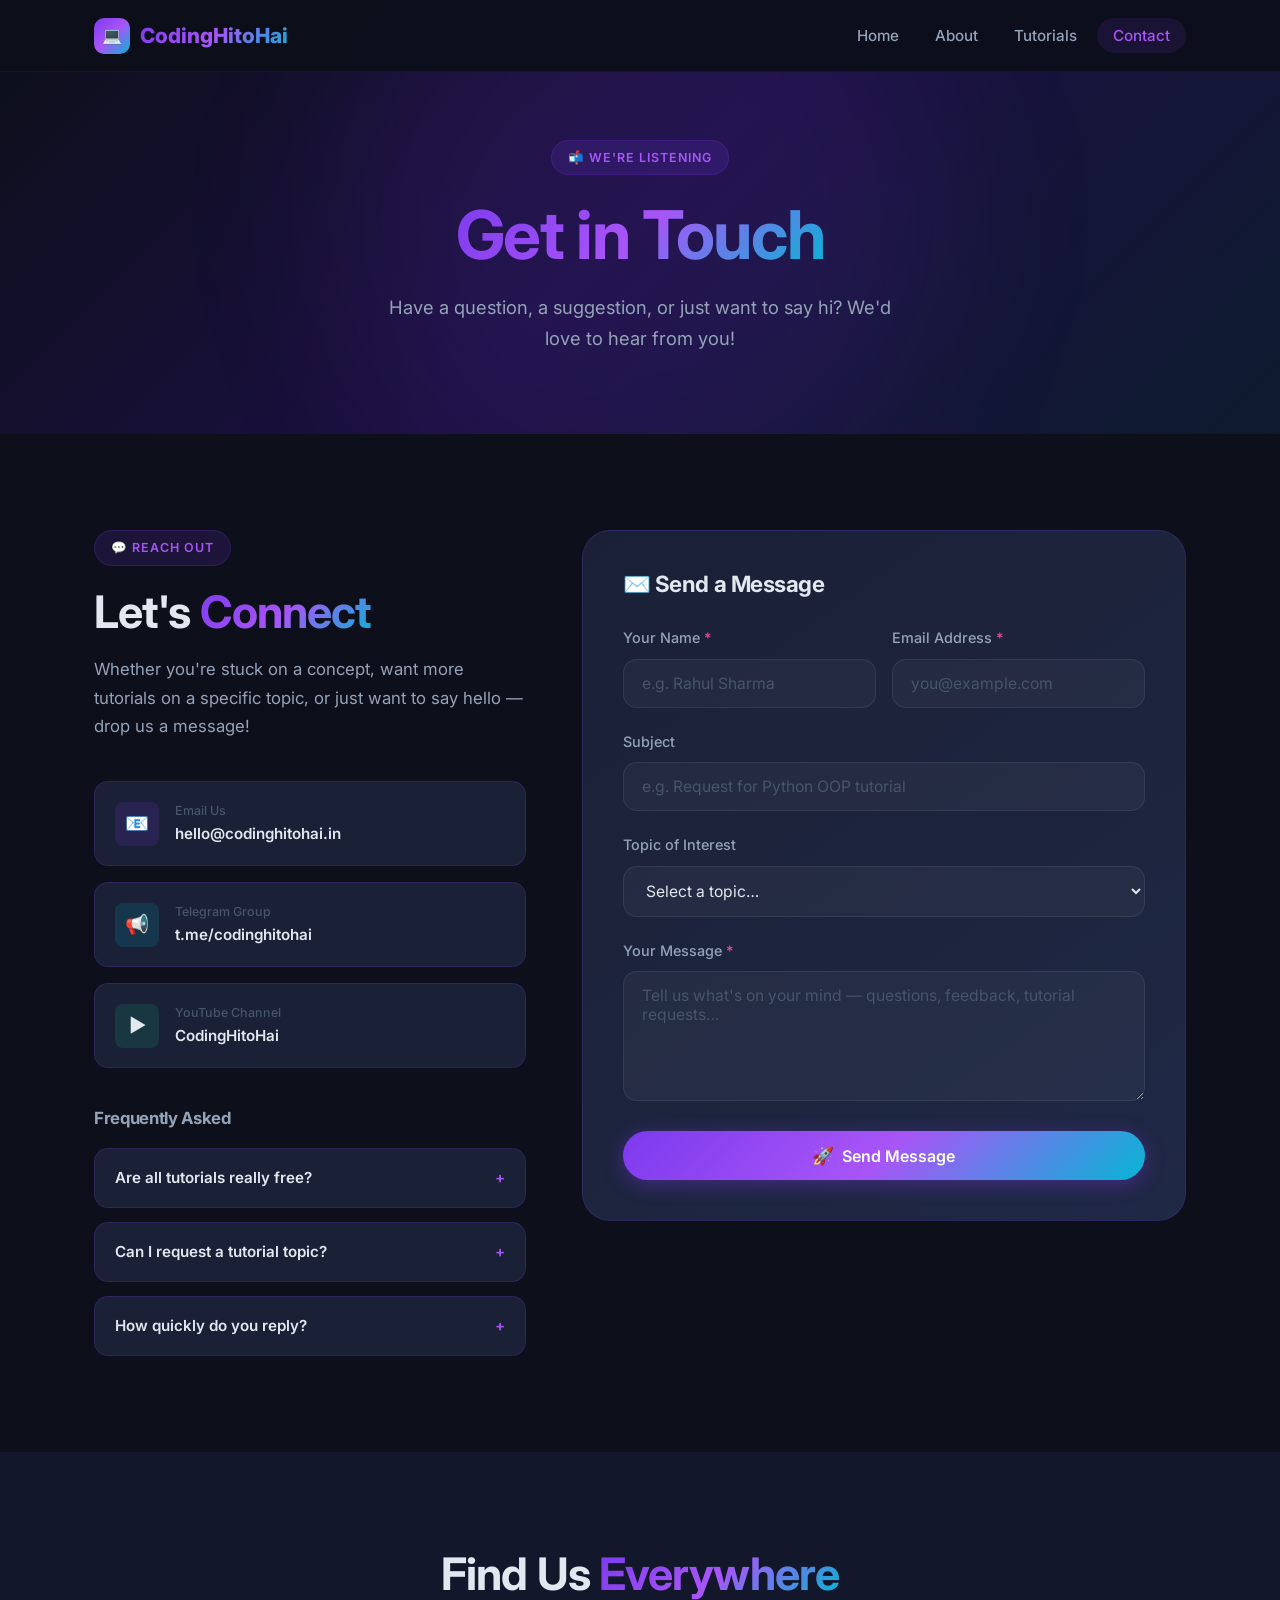
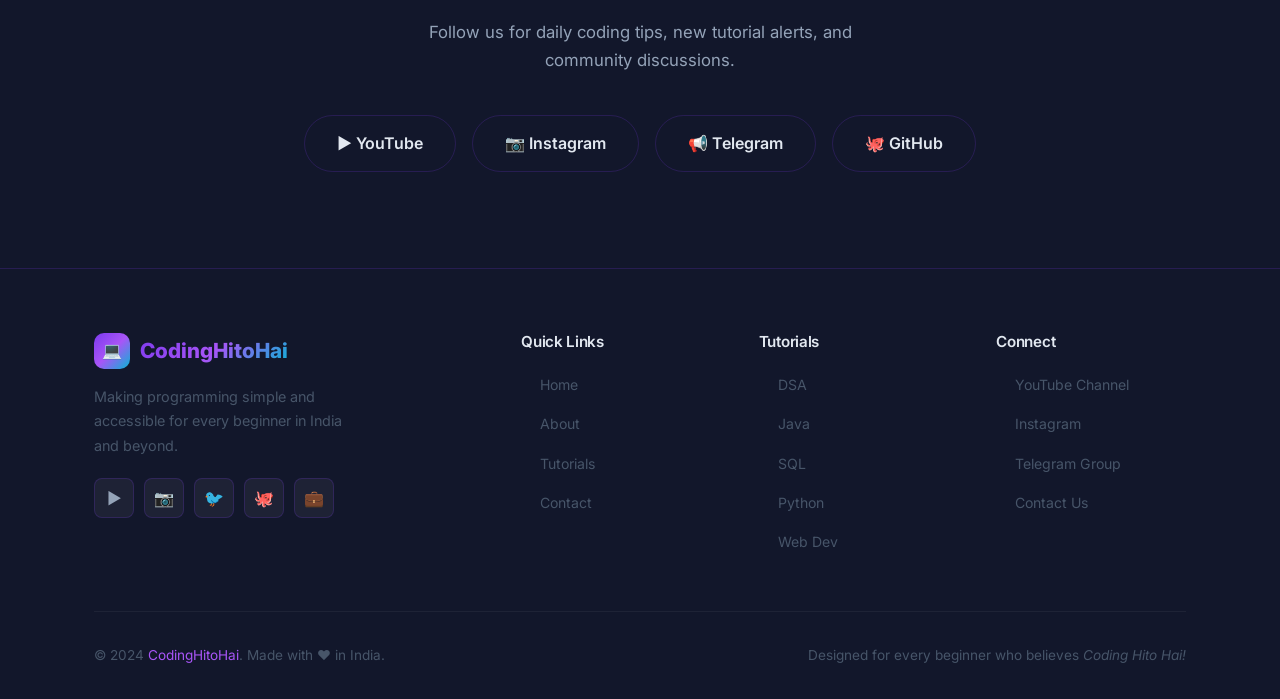
==== contact.html @ 2fc4cac6 "first commit" ====
<!DOCTYPE html>
<html lang="en">
<head>
  <meta charset="UTF-8" />
  <meta name="viewport" content="width=device-width, initial-scale=1.0" />
  <meta name="description" content="Contact CodingHitoHai — Ask questions, share feedback, or just say hello. We'd love to hear from you!" />
  <title>Contact — CodingHitoHai</title>
  <link rel="icon" href="data:image/svg+xml,<svg xmlns='http://www.w3.org/2000/svg' viewBox='0 0 32 32'><text y='26' font-size='26'>💻</text></svg>" />
  <link rel="stylesheet" href="css/style.css" />
</head>
<body>

  <!-- ======= NAVBAR ======= -->
  <nav class="navbar" id="navbar" role="navigation" aria-label="Main Navigation">
    <div class="nav-container">
      <a href="index.html" class="nav-logo" aria-label="CodingHitoHai Home">
        <div class="logo-icon" aria-hidden="true">💻</div>
        <span>CodingHitoHai</span>
      </a>
      <ul class="nav-links" id="navLinks" role="menubar">
        <li role="none"><a href="index.html" role="menuitem">Home</a></li>
        <li role="none"><a href="about.html" role="menuitem">About</a></li>
        <li role="none"><a href="tutorials.html" role="menuitem">Tutorials</a></li>
        <li role="none"><a href="contact.html" role="menuitem">Contact</a></li>
      </ul>
      <button class="nav-toggle" id="navToggle" aria-label="Toggle menu" aria-expanded="false" aria-controls="navLinks">
        <span></span><span></span><span></span>
      </button>
    </div>
  </nav>

  <!-- ======= PAGE HERO ======= -->
  <section class="page-hero" aria-label="Contact Page Hero">
    <div class="container page-hero-content">
      <div class="badge reveal">📬 We're Listening</div>
      <h1 class="reveal reveal-delay-1"><span class="text-gradient">Get in Touch</span></h1>
      <p class="reveal reveal-delay-2">Have a question, a suggestion, or just want to say hi? We'd love to hear from you!</p>
    </div>
  </section>

  <!-- ======= CONTACT SECTION ======= -->
  <section class="section-pad" id="contact-section" aria-label="Contact Form and Info">
    <div class="container">
      <div class="contact-wrapper">

        <!-- Left: Contact Info -->
        <div class="contact-info reveal">
          <div class="badge">💬 Reach Out</div>
          <h2>Let's <span class="text-gradient">Connect</span></h2>
          <p class="lead">Whether you're stuck on a concept, want more tutorials on a specific topic, or just want to say hello — drop us a message!</p>

          <div class="contact-links" aria-label="Contact Details">

            <div class="contact-link">
              <div class="contact-link-icon ci-purple" aria-hidden="true">📧</div>
              <div class="contact-link-text">
                <div class="link-label">Email Us</div>
                <div class="link-value">hello@codinghitohai.in</div>
              </div>
            </div>

            <div class="contact-link">
              <div class="contact-link-icon ci-cyan" aria-hidden="true">📢</div>
              <div class="contact-link-text">
                <div class="link-label">Telegram Group</div>
                <div class="link-value">t.me/codinghitohai</div>
              </div>
            </div>

            <div class="contact-link">
              <div class="contact-link-icon ci-green" aria-hidden="true">▶</div>
              <div class="contact-link-text">
                <div class="link-label">YouTube Channel</div>
                <div class="link-value">CodingHitoHai</div>
              </div>
            </div>

          </div><!-- /contact-links -->

          <!-- FAQ Mini -->
          <div style="margin-top: 40px;">
            <h3 style="font-size:1.05rem;margin-bottom:20px;color:var(--text-secondary);">Frequently Asked</h3>
            <div style="display:flex;flex-direction:column;gap:14px;">

              <details style="background:var(--bg-card);border:1px solid var(--border-color);border-radius:var(--radius-md);padding:16px 20px;cursor:pointer;">
                <summary style="font-weight:600;font-size:0.95rem;list-style:none;cursor:pointer;display:flex;justify-content:space-between;">
                  Are all tutorials really free? <span style="color:var(--accent-secondary);">+</span>
                </summary>
                <p style="margin-top:12px;font-size:0.9rem;">Yes! 100% free, forever. No hidden costs, no premium tier.</p>
              </details>

              <details style="background:var(--bg-card);border:1px solid var(--border-color);border-radius:var(--radius-md);padding:16px 20px;cursor:pointer;">
                <summary style="font-weight:600;font-size:0.95rem;list-style:none;cursor:pointer;display:flex;justify-content:space-between;">
                  Can I request a tutorial topic? <span style="color:var(--accent-secondary);">+</span>
                </summary>
                <p style="margin-top:12px;font-size:0.9rem;">Absolutely! Use the form to tell us what you'd like to learn next.</p>
              </details>

              <details style="background:var(--bg-card);border:1px solid var(--border-color);border-radius:var(--radius-md);padding:16px 20px;cursor:pointer;">
                <summary style="font-weight:600;font-size:0.95rem;list-style:none;cursor:pointer;display:flex;justify-content:space-between;">
                  How quickly do you reply? <span style="color:var(--accent-secondary);">+</span>
                </summary>
                <p style="margin-top:12px;font-size:0.9rem;">We typically reply within 24–48 hours. Join Telegram for faster replies!</p>
              </details>

            </div>
          </div>

        </div><!-- /contact-info -->

        <!-- Right: Contact Form -->
        <div class="reveal reveal-delay-2">
          <div class="contact-form-card" id="contactFormCard">
            <h2 class="form-title">✉️ Send a Message</h2>

            <form id="contactForm" novalidate aria-label="Contact Form">
              <div class="form-row">
                <div class="form-group">
                  <label for="contactName">Your Name <span style="color:var(--accent-pink)">*</span></label>
                  <input
                    type="text"
                    id="contactName"
                    name="name"
                    class="form-control"
                    placeholder="e.g. Rahul Sharma"
                    required
                    autocomplete="name"
                  />
                </div>
                <div class="form-group">
                  <label for="contactEmail">Email Address <span style="color:var(--accent-pink)">*</span></label>
                  <input
                    type="email"
                    id="contactEmail"
                    name="email"
                    class="form-control"
                    placeholder="you@example.com"
                    required
                    autocomplete="email"
                  />
                </div>
              </div>

              <div class="form-group">
                <label for="contactSubject">Subject</label>
                <input
                  type="text"
                  id="contactSubject"
                  name="subject"
                  class="form-control"
                  placeholder="e.g. Request for Python OOP tutorial"
                />
              </div>

              <div class="form-group">
                <label for="contactTopic">Topic of Interest</label>
                <select id="contactTopic" name="topic" class="form-control">
                  <option value="" disabled selected>Select a topic…</option>
                  <option value="dsa">Data Structures &amp; Algorithms</option>
                  <option value="java">Java Programming</option>
                  <option value="sql">SQL &amp; Databases</option>
                  <option value="python">Python</option>
                  <option value="web">Web Development</option>
                  <option value="cpp">C++</option>
                  <option value="other">Other</option>
                </select>
              </div>

              <div class="form-group">
                <label for="contactMessage">Your Message <span style="color:var(--accent-pink)">*</span></label>
                <textarea
                  id="contactMessage"
                  name="message"
                  class="form-control"
                  placeholder="Tell us what's on your mind — questions, feedback, tutorial requests…"
                  required
                ></textarea>
              </div>

              <button type="submit" class="btn btn-primary btn-submit" id="submitContactBtn" style="width:100%;justify-content:center;">
                <span class="btn-icon">🚀</span> Send Message
              </button>
            </form>

            <!-- Success Message -->
            <div id="formSuccess" class="form-success">
              <div class="success-icon">🎉</div>
              <h3>Message Received!</h3>
              <p style="color:var(--text-secondary);">Thanks for reaching out! We'll get back to you within 24–48 hours. <br /><br /> Meanwhile, join our <a href="#" style="color:var(--accent-secondary);">Telegram group</a> for instant help!</p>
              <br/>
              <a href="tutorials.html" class="btn btn-primary" style="margin-top:8px;justify-content:center;">
                <span class="btn-icon">📚</span> Browse Tutorials
              </a>
            </div>

          </div><!-- /contact-form-card -->
        </div>

      </div><!-- /contact-wrapper -->
    </div>
  </section>

  <!-- ======= SOCIAL CTA ======= -->
  <section class="section-pad" style="background:var(--bg-secondary);" aria-label="Social Links">
    <div class="container text-center">
      <h2 class="reveal">Find Us <span class="text-gradient">Everywhere</span></h2>
      <p class="reveal reveal-delay-1" style="max-width:460px;margin:16px auto 40px;">Follow us for daily coding tips, new tutorial alerts, and community discussions.</p>
      <div style="display:flex;gap:16px;justify-content:center;flex-wrap:wrap;" class="reveal reveal-delay-2">
        <a href="#" class="btn btn-outline" id="youtubeLink">▶ YouTube</a>
        <a href="#" class="btn btn-outline" id="instagramLink">📷 Instagram</a>
        <a href="#" class="btn btn-outline" id="telegramLink">📢 Telegram</a>
        <a href="#" class="btn btn-outline" id="githubLink">🐙 GitHub</a>
      </div>
    </div>
  </section>

  <!-- ======= FOOTER ======= -->
  <footer class="footer" role="contentinfo">
    <div class="container">
      <div class="footer-grid">
        <div class="footer-brand">
          <div class="nav-logo"><div class="logo-icon" aria-hidden="true">💻</div><span>CodingHitoHai</span></div>
          <p>Making programming simple and accessible for every beginner in India and beyond.</p>
          <div class="social-links" aria-label="Social Media Links">
            <a href="#" class="social-btn" aria-label="YouTube">▶</a>
            <a href="#" class="social-btn" aria-label="Instagram">📷</a>
            <a href="#" class="social-btn" aria-label="Twitter">🐦</a>
            <a href="#" class="social-btn" aria-label="GitHub">🐙</a>
            <a href="#" class="social-btn" aria-label="LinkedIn">💼</a>
          </div>
        </div>
        <div class="footer-col">
          <h4>Quick Links</h4>
          <ul class="footer-links">
            <li><a href="index.html">Home</a></li>
            <li><a href="about.html">About</a></li>
            <li><a href="tutorials.html">Tutorials</a></li>
            <li><a href="contact.html">Contact</a></li>
          </ul>
        </div>
        <div class="footer-col">
          <h4>Tutorials</h4>
          <ul class="footer-links">
            <li><a href="tutorials.html">DSA</a></li>
            <li><a href="tutorials.html">Java</a></li>
            <li><a href="tutorials.html">SQL</a></li>
            <li><a href="tutorials.html">Python</a></li>
            <li><a href="tutorials.html">Web Dev</a></li>
          </ul>
        </div>
        <div class="footer-col">
          <h4>Connect</h4>
          <ul class="footer-links">
            <li><a href="#">YouTube Channel</a></li>
            <li><a href="#">Instagram</a></li>
            <li><a href="#">Telegram Group</a></li>
            <li><a href="contact.html">Contact Us</a></li>
          </ul>
        </div>
      </div>
      <div class="footer-bottom">
        <p>© 2024 <a href="index.html">CodingHitoHai</a>. Made with ❤️ in India.</p>
        <p>Designed for every beginner who believes <em>Coding Hito Hai!</em></p>
      </div>
    </div>
  </footer>

  <script src="js/main.js"></script>
</body>
</html>
---- css/style.css ----
/* =============================================
   CodingHitoHai - Main Stylesheet
   ============================================= */

/* --- Google Fonts Import --- */
@import url('https://fonts.googleapis.com/css2?family=Inter:wght@300;400;500;600;700;800&family=Fira+Code:wght@400;500;600&display=swap');

/* --- CSS Custom Properties (Design Tokens) --- */
:root {
  --bg-primary: #0d0f1a;
  --bg-secondary: #12172b;
  --bg-card: #1a2035;
  --bg-card-hover: #1f2845;
  --bg-navbar: rgba(13, 15, 26, 0.92);

  --accent-primary: #7c3aed;
  --accent-secondary: #a855f7;
  --accent-glow: rgba(124, 58, 237, 0.35);
  --accent-cyan: #06b6d4;
  --accent-pink: #ec4899;
  --accent-green: #10b981;

  --text-primary: #e2e8f0;
  --text-secondary: #94a3b8;
  --text-muted: #475569;

  --border-color: rgba(124, 58, 237, 0.2);
  --border-hover: rgba(124, 58, 237, 0.6);

  --gradient-hero: linear-gradient(135deg, #0d0f1a 0%, #1a1040 50%, #0d1a2e 100%);
  --gradient-accent: linear-gradient(135deg, #7c3aed, #a855f7, #06b6d4);
  --gradient-card: linear-gradient(145deg, #1a2035, #1f2845);

  --shadow-card: 0 4px 24px rgba(0, 0, 0, 0.4);
  --shadow-card-hover: 0 12px 40px rgba(124, 58, 237, 0.25);
  --shadow-btn: 0 4px 20px rgba(124, 58, 237, 0.4);
  --shadow-btn-hover: 0 8px 32px rgba(124, 58, 237, 0.65);

  --radius-sm: 8px;
  --radius-md: 14px;
  --radius-lg: 20px;
  --radius-xl: 28px;
  --radius-full: 9999px;

  --transition-fast: 0.2s ease;
  --transition-smooth: 0.35s cubic-bezier(0.4, 0, 0.2, 1);
  --transition-bounce: 0.4s cubic-bezier(0.34, 1.56, 0.64, 1);

  --font-sans: 'Inter', sans-serif;
  --font-mono: 'Fira Code', monospace;

  --nav-height: 72px;
}

/* --- Reset & Base --- */
*, *::before, *::after { box-sizing: border-box; margin: 0; padding: 0; }

html { scroll-behavior: smooth; font-size: 16px; }

body {
  font-family: var(--font-sans);
  background-color: var(--bg-primary);
  color: var(--text-primary);
  line-height: 1.7;
  min-height: 100vh;
  overflow-x: hidden;
}

img { max-width: 100%; display: block; }
a { text-decoration: none; color: inherit; }

/* =============================================
   UTILITY CLASSES
   ============================================= */
.container { max-width: 1140px; margin: 0 auto; padding: 0 24px; }
.section-pad { padding: 96px 0; }
.text-center { text-align: center; }
.text-gradient {
  background: var(--gradient-accent);
  -webkit-background-clip: text;
  -webkit-text-fill-color: transparent;
  background-clip: text;
}
.sr-only { position: absolute; width: 1px; height: 1px; overflow: hidden; clip: rect(0,0,0,0); }

/* =============================================
   TYPOGRAPHY
   ============================================= */
h1, h2, h3, h4, h5 { font-weight: 700; line-height: 1.2; letter-spacing: -0.02em; }
h1 { font-size: clamp(2.4rem, 6vw, 4.2rem); }
h2 { font-size: clamp(1.8rem, 4vw, 2.8rem); }
h3 { font-size: 1.35rem; }
p { color: var(--text-secondary); font-size: 1.05rem; }

.section-title { margin-bottom: 16px; }
.section-subtitle { font-size: 1.1rem; color: var(--text-secondary); max-width: 600px; margin: 0 auto 56px; }

/* =============================================
   BADGE / TAG
   ============================================= */
.badge {
  display: inline-block;
  padding: 6px 16px;
  border-radius: var(--radius-full);
  font-size: 0.78rem;
  font-weight: 600;
  letter-spacing: 0.08em;
  text-transform: uppercase;
  background: rgba(124, 58, 237, 0.15);
  border: 1px solid var(--border-color);
  color: var(--accent-secondary);
  margin-bottom: 20px;
}

/* =============================================
   BUTTONS
   ============================================= */
.btn {
  display: inline-flex;
  align-items: center;
  gap: 8px;
  padding: 14px 32px;
  border-radius: var(--radius-full);
  font-family: var(--font-sans);
  font-size: 1rem;
  font-weight: 600;
  cursor: pointer;
  border: none;
  transition: all var(--transition-smooth);
  position: relative;
  overflow: hidden;
}
.btn::after {
  content: '';
  position: absolute;
  inset: 0;
  background: rgba(255,255,255,0.08);
  opacity: 0;
  transition: opacity var(--transition-fast);
}
.btn:hover::after { opacity: 1; }

.btn-primary {
  background: var(--gradient-accent);
  color: #fff;
  box-shadow: var(--shadow-btn);
}
.btn-primary:hover {
  transform: translateY(-3px) scale(1.02);
  box-shadow: var(--shadow-btn-hover);
}
.btn-primary:active { transform: translateY(0) scale(0.98); }

.btn-outline {
  background: transparent;
  color: var(--text-primary);
  border: 1.5px solid var(--border-color);
}
.btn-outline:hover {
  border-color: var(--accent-primary);
  color: var(--accent-secondary);
  box-shadow: 0 0 16px var(--accent-glow);
  transform: translateY(-2px);
}

.btn-icon { font-size: 1.1rem; }

/* =============================================
   NAVBAR
   ============================================= */
.navbar {
  position: fixed;
  top: 0; left: 0; right: 0;
  height: var(--nav-height);
  background: var(--bg-navbar);
  backdrop-filter: blur(18px);
  -webkit-backdrop-filter: blur(18px);
  border-bottom: 1px solid rgba(124, 58, 237, 0.12);
  z-index: 1000;
  transition: background var(--transition-smooth);
}
.navbar.scrolled {
  background: rgba(13, 15, 26, 0.97);
  border-bottom-color: rgba(124, 58, 237, 0.22);
}

.nav-container {
  max-width: 1140px;
  margin: 0 auto;
  padding: 0 24px;
  height: 100%;
  display: flex;
  align-items: center;
  justify-content: space-between;
}

.nav-logo {
  display: flex;
  align-items: center;
  gap: 10px;
  font-size: 1.3rem;
  font-weight: 800;
}
.nav-logo .logo-icon {
  width: 36px; height: 36px;
  background: var(--gradient-accent);
  border-radius: 10px;
  display: flex;
  align-items: center;
  justify-content: center;
  font-size: 1rem;
  flex-shrink: 0;
}
.nav-logo span { background: var(--gradient-accent); -webkit-background-clip: text; -webkit-text-fill-color: transparent; background-clip: text; }

.nav-links {
  display: flex;
  align-items: center;
  gap: 4px;
  list-style: none;
}
.nav-links a {
  padding: 8px 16px;
  border-radius: var(--radius-full);
  font-size: 0.95rem;
  font-weight: 500;
  color: var(--text-secondary);
  transition: all var(--transition-fast);
}
.nav-links a:hover, .nav-links a.active {
  color: var(--text-primary);
  background: rgba(124, 58, 237, 0.12);
}
.nav-links a.active { color: var(--accent-secondary); }

/* Hamburger */
.nav-toggle {
  display: none;
  flex-direction: column;
  gap: 5px;
  cursor: pointer;
  padding: 8px;
  border-radius: 8px;
  transition: background var(--transition-fast);
}
.nav-toggle:hover { background: rgba(255,255,255,0.06); }
.nav-toggle span {
  width: 24px; height: 2px;
  background: var(--text-primary);
  border-radius: 2px;
  transition: all var(--transition-smooth);
}
.nav-toggle.open span:nth-child(1) { transform: translateY(7px) rotate(45deg); }
.nav-toggle.open span:nth-child(2) { opacity: 0; transform: scaleX(0); }
.nav-toggle.open span:nth-child(3) { transform: translateY(-7px) rotate(-45deg); }

/* =============================================
   HERO SECTION
   ============================================= */
.hero {
  min-height: 100vh;
  background: var(--gradient-hero);
  display: flex;
  align-items: center;
  position: relative;
  overflow: hidden;
  padding-top: var(--nav-height);
}

/* Animated background orbs */
.hero::before, .hero::after {
  content: '';
  position: absolute;
  border-radius: 50%;
  filter: blur(80px);
  animation: orb-float 8s ease-in-out infinite alternate;
  pointer-events: none;
}
.hero::before {
  width: 500px; height: 500px;
  background: rgba(124, 58, 237, 0.18);
  top: -100px; right: -100px;
}
.hero::after {
  width: 400px; height: 400px;
  background: rgba(6, 182, 212, 0.12);
  bottom: -80px; left: -80px;
  animation-delay: -4s;
}

@keyframes orb-float {
  from { transform: translate(0, 0) scale(1); }
  to   { transform: translate(30px, 20px) scale(1.08); }
}

.hero-content {
  position: relative;
  z-index: 2;
  max-width: 720px;
}

.hero-tagline {
  font-size: clamp(2.6rem, 6vw, 4.4rem);
  font-weight: 800;
  line-height: 1.15;
  margin-bottom: 24px;
}

.hero-desc {
  font-size: 1.2rem;
  color: var(--text-secondary);
  margin-bottom: 40px;
  max-width: 560px;
  line-height: 1.8;
}

.hero-cta { display: flex; gap: 16px; flex-wrap: wrap; }

/* Floating code window */
.hero-visual {
  position: absolute;
  right: 0; top: 50%;
  transform: translateY(-50%);
  width: 420px;
  display: none;
}

.code-window {
  background: #0f1525;
  border: 1px solid var(--border-color);
  border-radius: var(--radius-lg);
  overflow: hidden;
  box-shadow: var(--shadow-card-hover);
  animation: float-window 6s ease-in-out infinite;
}
@keyframes float-window {
  0%, 100% { transform: translateY(0px); }
  50%       { transform: translateY(-12px); }
}
.code-window-bar {
  background: #1a2035;
  padding: 12px 16px;
  display: flex;
  align-items: center;
  gap: 8px;
}
.dot { width: 12px; height: 12px; border-radius: 50%; }
.dot-red   { background: #ff5f57; }
.dot-yellow{ background: #ffbd2e; }
.dot-green { background: #28c840; }
.code-window-title { font-size: 0.8rem; color: var(--text-muted); margin-left: 8px; font-family: var(--font-mono); }
.code-body { padding: 20px; font-family: var(--font-mono); font-size: 0.85rem; line-height: 1.8; }
.code-line { display: block; }
.c-keyword  { color: #a855f7; }
.c-funcname { color: #06b6d4; }
.c-string   { color: #10b981; }
.c-comment  { color: #475569; }
.c-number   { color: #f59e0b; }
.c-bracket  { color: #e2e8f0; }

/* Stats row */
.hero-stats {
  display: flex;
  gap: 40px;
  margin-top: 56px;
  padding-top: 40px;
  border-top: 1px solid var(--border-color);
  flex-wrap: wrap;
}
.stat-item { text-align: left; }
.stat-value {
  font-size: 2rem;
  font-weight: 800;
  background: var(--gradient-accent);
  -webkit-background-clip: text;
  -webkit-text-fill-color: transparent;
  background-clip: text;
  line-height: 1;
}
.stat-label { font-size: 0.9rem; color: var(--text-muted); margin-top: 4px; }

/* =============================================
   FEATURES SECTION
   ============================================= */
.features-grid {
  display: grid;
  grid-template-columns: repeat(auto-fit, minmax(260px, 1fr));
  gap: 24px;
}

.feature-card {
  background: var(--gradient-card);
  border: 1px solid var(--border-color);
  border-radius: var(--radius-lg);
  padding: 32px;
  transition: all var(--transition-smooth);
  position: relative;
  overflow: hidden;
}
.feature-card::before {
  content: '';
  position: absolute;
  top: 0; left: 0; right: 0;
  height: 2px;
  background: var(--gradient-accent);
  transform: scaleX(0);
  transform-origin: left;
  transition: transform var(--transition-smooth);
}
.feature-card:hover { transform: translateY(-6px); border-color: var(--border-hover); box-shadow: var(--shadow-card-hover); }
.feature-card:hover::before { transform: scaleX(1); }

.feature-icon {
  width: 52px; height: 52px;
  border-radius: var(--radius-md);
  display: flex;
  align-items: center;
  justify-content: center;
  font-size: 1.5rem;
  margin-bottom: 20px;
}
.feature-icon.purple { background: rgba(124, 58, 237, 0.18); }
.feature-icon.cyan   { background: rgba(6, 182, 212, 0.18); }
.feature-icon.green  { background: rgba(16, 185, 129, 0.18); }
.feature-icon.pink   { background: rgba(236, 72, 153, 0.18); }

.feature-card h3 { font-size: 1.15rem; margin-bottom: 10px; }
.feature-card p  { font-size: 0.95rem; }

/* =============================================
   TUTORIAL CARDS
   ============================================= */
.tutorials-grid {
  display: grid;
  grid-template-columns: repeat(auto-fill, minmax(300px, 1fr));
  gap: 28px;
}

.tutorial-card {
  background: var(--gradient-card);
  border: 1px solid var(--border-color);
  border-radius: var(--radius-lg);
  overflow: hidden;
  transition: all var(--transition-smooth);
  display: flex;
  flex-direction: column;
  cursor: pointer;
}
.tutorial-card:hover {
  transform: translateY(-8px);
  border-color: var(--border-hover);
  box-shadow: var(--shadow-card-hover);
}

.tutorial-card-header {
  padding: 28px 28px 20px;
  position: relative;
  overflow: hidden;
}
.tutorial-card-header::after {
  content: '';
  position: absolute;
  right: -20px; top: -20px;
  width: 100px; height: 100px;
  border-radius: 50%;
  opacity: 0.1;
  transition: all var(--transition-smooth);
}
.tutorial-card:hover .tutorial-card-header::after { transform: scale(1.4); opacity: 0.15; }

.card-dsa    .tutorial-card-header { background: linear-gradient(135deg, rgba(124,58,237,0.12), rgba(168,85,247,0.05)); }
.card-dsa    .tutorial-card-header::after { background: #7c3aed; }
.card-java   .tutorial-card-header { background: linear-gradient(135deg, rgba(6,182,212,0.12), rgba(6,182,212,0.05)); }
.card-java   .tutorial-card-header::after { background: #06b6d4; }
.card-sql    .tutorial-card-header { background: linear-gradient(135deg, rgba(16,185,129,0.12), rgba(16,185,129,0.05)); }
.card-sql    .tutorial-card-header::after { background: #10b981; }
.card-python .tutorial-card-header { background: linear-gradient(135deg, rgba(245,158,11,0.12), rgba(245,158,11,0.05)); }
.card-python .tutorial-card-header::after { background: #f59e0b; }
.card-web    .tutorial-card-header { background: linear-gradient(135deg, rgba(236,72,153,0.12), rgba(236,72,153,0.05)); }
.card-web    .tutorial-card-header::after { background: #ec4899; }
.card-cpp    .tutorial-card-header { background: linear-gradient(135deg, rgba(239,68,68,0.12), rgba(239,68,68,0.05)); }
.card-cpp    .tutorial-card-header::after { background: #ef4444; }

.card-lang-badge {
  display: inline-flex;
  align-items: center;
  gap: 6px;
  padding: 5px 12px;
  border-radius: var(--radius-full);
  font-size: 0.75rem;
  font-weight: 600;
  text-transform: uppercase;
  letter-spacing: 0.06em;
  margin-bottom: 12px;
}
.badge-purple { background: rgba(124,58,237,0.2); color: #a855f7; border: 1px solid rgba(124,58,237,0.3); }
.badge-cyan   { background: rgba(6,182,212,0.2);  color: #06b6d4; border: 1px solid rgba(6,182,212,0.3); }
.badge-green  { background: rgba(16,185,129,0.2); color: #10b981; border: 1px solid rgba(16,185,129,0.3); }
.badge-yellow { background: rgba(245,158,11,0.2); color: #f59e0b; border: 1px solid rgba(245,158,11,0.3); }
.badge-pink   { background: rgba(236,72,153,0.2); color: #ec4899; border: 1px solid rgba(236,72,153,0.3); }
.badge-red    { background: rgba(239,68,68,0.2);  color: #ef4444; border: 1px solid rgba(239,68,68,0.3); }

.card-lang-icon { font-size: 1rem; }

.tutorial-card-header h3 { font-size: 1.3rem; margin-bottom: 4px; }
.tutorial-card-header .card-level {
  font-size: 0.82rem;
  color: var(--text-muted);
  font-weight: 500;
}

.tutorial-card-body {
  padding: 20px 28px 28px;
  flex: 1;
  display: flex;
  flex-direction: column;
}
.tutorial-card-body p { font-size: 0.95rem; flex: 1; margin-bottom: 20px; }

.card-meta {
  display: flex;
  align-items: center;
  gap: 16px;
  font-size: 0.85rem;
  color: var(--text-muted);
  margin-bottom: 20px;
}
.card-meta-item { display: flex; align-items: center; gap: 5px; }

.card-progress { margin-bottom: 20px; }
.progress-label { display: flex; justify-content: space-between; font-size: 0.82rem; color: var(--text-muted); margin-bottom: 6px; }
.progress-bar { height: 4px; background: rgba(255,255,255,0.06); border-radius: 2px; overflow: hidden; }
.progress-fill { height: 100%; border-radius: 2px; transition: width 1s ease; }
.fill-purple { background: linear-gradient(90deg, #7c3aed, #a855f7); }
.fill-cyan   { background: linear-gradient(90deg, #06b6d4, #0ea5e9); }
.fill-green  { background: linear-gradient(90deg, #10b981, #34d399); }
.fill-yellow { background: linear-gradient(90deg, #f59e0b, #fbbf24); }
.fill-pink   { background: linear-gradient(90deg, #ec4899, #f472b6); }
.fill-red    { background: linear-gradient(90deg, #ef4444, #f87171); }

.btn-card {
  display: inline-flex;
  align-items: center;
  gap: 6px;
  padding: 10px 20px;
  border-radius: var(--radius-full);
  font-size: 0.9rem;
  font-weight: 600;
  border: 1.5px solid var(--border-color);
  color: var(--text-secondary);
  transition: all var(--transition-smooth);
  cursor: pointer;
  background: transparent;
}
.btn-card:hover {
  border-color: var(--accent-primary);
  color: var(--accent-secondary);
  box-shadow: 0 0 14px var(--accent-glow);
  transform: translateX(4px);
}

/* =============================================
   ABOUT SECTION
   ============================================= */
.about-grid {
  display: grid;
  grid-template-columns: 1fr 1fr;
  gap: 64px;
  align-items: center;
}

.about-image-wrap {
  position: relative;
}
.about-avatar {
  width: 100%;
  max-width: 380px;
  border-radius: var(--radius-xl);
  border: 2px solid var(--border-color);
  box-shadow: var(--shadow-card);
  display: flex;
  flex-direction: column;
  overflow: hidden;
  background: var(--gradient-card);
}
.about-avatar-top {
  height: 180px;
  background: linear-gradient(135deg, #1a0d3f 0%, #0d1a2e 100%);
  display: flex;
  align-items: center;
  justify-content: center;
  font-size: 5rem;
  position: relative;
  overflow: hidden;
}
.about-avatar-top::before {
  content: '';
  position: absolute;
  width: 160px; height: 160px;
  border-radius: 50%;
  background: rgba(124,58,237,0.15);
  filter: blur(30px);
}
.about-avatar-body { padding: 24px; }
.about-avatar-body h3 { font-size: 1.25rem; margin-bottom: 4px; }
.about-avatar-body .role { font-size: 0.9rem; color: var(--accent-secondary); font-weight: 500; }
.about-avatar-body .bio { font-size: 0.88rem; color: var(--text-muted); margin-top: 10px; }

.floating-badge {
  position: absolute;
  background: var(--bg-card);
  border: 1px solid var(--border-color);
  border-radius: var(--radius-md);
  padding: 10px 14px;
  display: flex;
  align-items: center;
  gap: 8px;
  font-size: 0.82rem;
  font-weight: 500;
  box-shadow: var(--shadow-card);
  animation: float-badge 4s ease-in-out infinite;
}
.floating-badge.badge-1 { top: -20px; right: -20px; animation-delay: 0s; }
.floating-badge.badge-2 { bottom: -20px; left: -20px; animation-delay: -2s; }
@keyframes float-badge {
  0%, 100% { transform: translateY(0); }
  50%       { transform: translateY(-8px); }
}
.floating-badge .badge-icon { font-size: 1.2rem; }

.about-content .badge { margin-bottom: 16px; }
.about-content h2 { margin-bottom: 20px; }
.about-content p { margin-bottom: 20px; font-size: 1rem; }

.about-tags {
  display: flex;
  flex-wrap: wrap;
  gap: 10px;
  margin: 24px 0;
}
.about-tag {
  padding: 6px 14px;
  border-radius: var(--radius-full);
  font-size: 0.85rem;
  font-weight: 500;
  background: rgba(124,58,237,0.1);
  border: 1px solid var(--border-color);
  color: var(--text-secondary);
  transition: all var(--transition-fast);
}
.about-tag:hover { background: rgba(124,58,237,0.2); color: var(--accent-secondary); border-color: var(--border-hover); }

/* =============================================
   CONTACT SECTION
   ============================================= */
.contact-wrapper {
  display: grid;
  grid-template-columns: 1fr 1.4fr;
  gap: 56px;
  align-items: start;
}

.contact-info h2 { margin-bottom: 16px; }
.contact-info .lead { font-size: 1.05rem; color: var(--text-secondary); margin-bottom: 40px; }

.contact-links { display: flex; flex-direction: column; gap: 16px; }
.contact-link {
  display: flex;
  align-items: center;
  gap: 16px;
  padding: 18px 20px;
  border-radius: var(--radius-md);
  background: var(--bg-card);
  border: 1px solid var(--border-color);
  transition: all var(--transition-smooth);
}
.contact-link:hover { border-color: var(--border-hover); transform: translateX(6px); box-shadow: var(--shadow-card-hover); }
.contact-link-icon {
  width: 44px; height: 44px;
  border-radius: var(--radius-sm);
  display: flex;
  align-items: center;
  justify-content: center;
  font-size: 1.2rem;
  flex-shrink: 0;
}
.ci-purple { background: rgba(124,58,237,0.15); }
.ci-cyan   { background: rgba(6,182,212,0.15); }
.ci-green  { background: rgba(16,185,129,0.15); }
.contact-link-text .link-label { font-size: 0.78rem; color: var(--text-muted); font-weight: 500; }
.contact-link-text .link-value { font-size: 0.95rem; font-weight: 600; }

/* Form */
.contact-form-card {
  background: var(--gradient-card);
  border: 1px solid var(--border-color);
  border-radius: var(--radius-xl);
  padding: 40px;
}
.form-title { font-size: 1.4rem; margin-bottom: 28px; }

.form-group { margin-bottom: 22px; }
.form-group label {
  display: block;
  font-size: 0.9rem;
  font-weight: 500;
  color: var(--text-secondary);
  margin-bottom: 8px;
}
.form-control {
  width: 100%;
  padding: 14px 18px;
  background: rgba(255,255,255,0.04);
  border: 1.5px solid rgba(255,255,255,0.08);
  border-radius: var(--radius-md);
  color: var(--text-primary);
  font-family: var(--font-sans);
  font-size: 0.98rem;
  outline: none;
  transition: all var(--transition-fast);
}
.form-control:focus {
  border-color: var(--accent-primary);
  background: rgba(124,58,237,0.05);
  box-shadow: 0 0 0 3px var(--accent-glow);
}
.form-control::placeholder { color: var(--text-muted); }

textarea.form-control { resize: vertical; min-height: 130px; }

.form-row { display: grid; grid-template-columns: 1fr 1fr; gap: 16px; }

.form-success {
  display: none;
  text-align: center;
  padding: 24px;
}
.success-icon { font-size: 3rem; margin-bottom: 12px; }
.form-success h3 { margin-bottom: 8px; }
.form-success p { font-size: 0.95rem; }

/* =============================================
   FOOTER
   ============================================= */
.footer {
  background: var(--bg-secondary);
  border-top: 1px solid var(--border-color);
  padding: 64px 0 32px;
}

.footer-grid {
  display: grid;
  grid-template-columns: 2fr 1fr 1fr 1fr;
  gap: 48px;
  margin-bottom: 56px;
}

.footer-brand .nav-logo { margin-bottom: 16px; }
.footer-brand p { font-size: 0.9rem; color: var(--text-muted); max-width: 260px; line-height: 1.7; }

.social-links { display: flex; gap: 10px; margin-top: 20px; }
.social-btn {
  width: 40px; height: 40px;
  border-radius: var(--radius-sm);
  background: rgba(255,255,255,0.05);
  border: 1px solid var(--border-color);
  display: flex;
  align-items: center;
  justify-content: center;
  font-size: 1rem;
  color: var(--text-secondary);
  transition: all var(--transition-smooth);
  cursor: pointer;
}
.social-btn:hover {
  background: rgba(124,58,237,0.15);
  border-color: var(--border-hover);
  color: var(--accent-secondary);
  transform: translateY(-3px);
}

.footer-col h4 { font-size: 0.95rem; font-weight: 600; margin-bottom: 20px; color: var(--text-primary); }
.footer-links { list-style: none; display: flex; flex-direction: column; gap: 12px; }
.footer-links a {
  font-size: 0.88rem;
  color: var(--text-muted);
  transition: all var(--transition-fast);
  display: inline-flex;
  align-items: center;
  gap: 6px;
}
.footer-links a:hover { color: var(--accent-secondary); transform: translateX(4px); }
.footer-links a::before { content: '→'; opacity: 0; transition: opacity var(--transition-fast); }
.footer-links a:hover::before { opacity: 1; }

.footer-bottom {
  display: flex;
  align-items: center;
  justify-content: space-between;
  padding-top: 32px;
  border-top: 1px solid rgba(255,255,255,0.05);
  flex-wrap: wrap;
  gap: 16px;
}
.footer-bottom p { font-size: 0.85rem; color: var(--text-muted); }
.footer-bottom p a { color: var(--accent-secondary); }
.footer-bottom p a:hover { text-decoration: underline; }

/* =============================================
   SCROLL ANIMATIONS
   ============================================= */
.reveal {
  opacity: 0;
  transform: translateY(32px);
  transition: opacity 0.7s ease, transform 0.7s ease;
}
.reveal.visible { opacity: 1; transform: translateY(0); }
.reveal-delay-1 { transition-delay: 0.1s; }
.reveal-delay-2 { transition-delay: 0.2s; }
.reveal-delay-3 { transition-delay: 0.3s; }
.reveal-delay-4 { transition-delay: 0.4s; }

/* =============================================
   PAGE HERO (inner pages)
   ============================================= */
.page-hero {
  padding: 140px 0 80px;
  background: var(--gradient-hero);
  position: relative;
  overflow: hidden;
  text-align: center;
}
.page-hero::before {
  content: '';
  position: absolute;
  width: 600px; height: 600px;
  border-radius: 50%;
  background: rgba(124,58,237,0.1);
  filter: blur(80px);
  top: 50%; left: 50%;
  transform: translate(-50%, -50%);
  pointer-events: none;
}
.page-hero-content { position: relative; z-index: 2; }
.page-hero h1 { margin-bottom: 16px; }
.page-hero p { font-size: 1.15rem; color: var(--text-secondary); max-width: 520px; margin: 0 auto; }

/* =============================================
   TOAST NOTIFICATION
   ============================================= */
.toast {
  position: fixed;
  bottom: 32px;
  right: 32px;
  background: var(--bg-card);
  border: 1px solid var(--accent-primary);
  border-radius: var(--radius-md);
  padding: 16px 22px;
  display: flex;
  align-items: center;
  gap: 12px;
  font-size: 0.95rem;
  font-weight: 500;
  box-shadow: var(--shadow-card-hover);
  transform: translateX(120%);
  transition: transform var(--transition-bounce);
  z-index: 9999;
  max-width: 320px;
}
.toast.show { transform: translateX(0); }
.toast-icon { font-size: 1.3rem; flex-shrink: 0; }

/* =============================================
   RESPONSIVE
   ============================================= */
@media (min-width: 1024px) {
  .hero-visual { display: block; }
  .hero-content { max-width: 580px; }
}

@media (max-width: 768px) {
  .nav-links {
    position: fixed;
    top: var(--nav-height); left: 0; right: 0;
    background: var(--bg-primary);
    border-top: 1px solid var(--border-color);
    flex-direction: column;
    padding: 24px;
    gap: 8px;
    transform: translateY(-110%);
    opacity: 0;
    transition: all var(--transition-smooth);
    z-index: 999;
  }
  .nav-links.open { transform: translateY(0); opacity: 1; }
  .nav-links a { padding: 12px 16px; width: 100%; border-radius: var(--radius-md); }
  .nav-toggle { display: flex; }

  .about-grid { grid-template-columns: 1fr; }
  .about-image-wrap { max-width: 380px; margin: 0 auto; }

  .contact-wrapper { grid-template-columns: 1fr; }

  .footer-grid { grid-template-columns: 1fr 1fr; }

  .form-row { grid-template-columns: 1fr; }

  .hero-stats { gap: 28px; }
}

@media (max-width: 480px) {
  .section-pad { padding: 64px 0; }
  .footer-grid { grid-template-columns: 1fr; }
  .footer-bottom { flex-direction: column; text-align: center; }
  .contact-form-card { padding: 24px; }
  .hero-cta { flex-direction: column; }
  .btn { justify-content: center; }
}
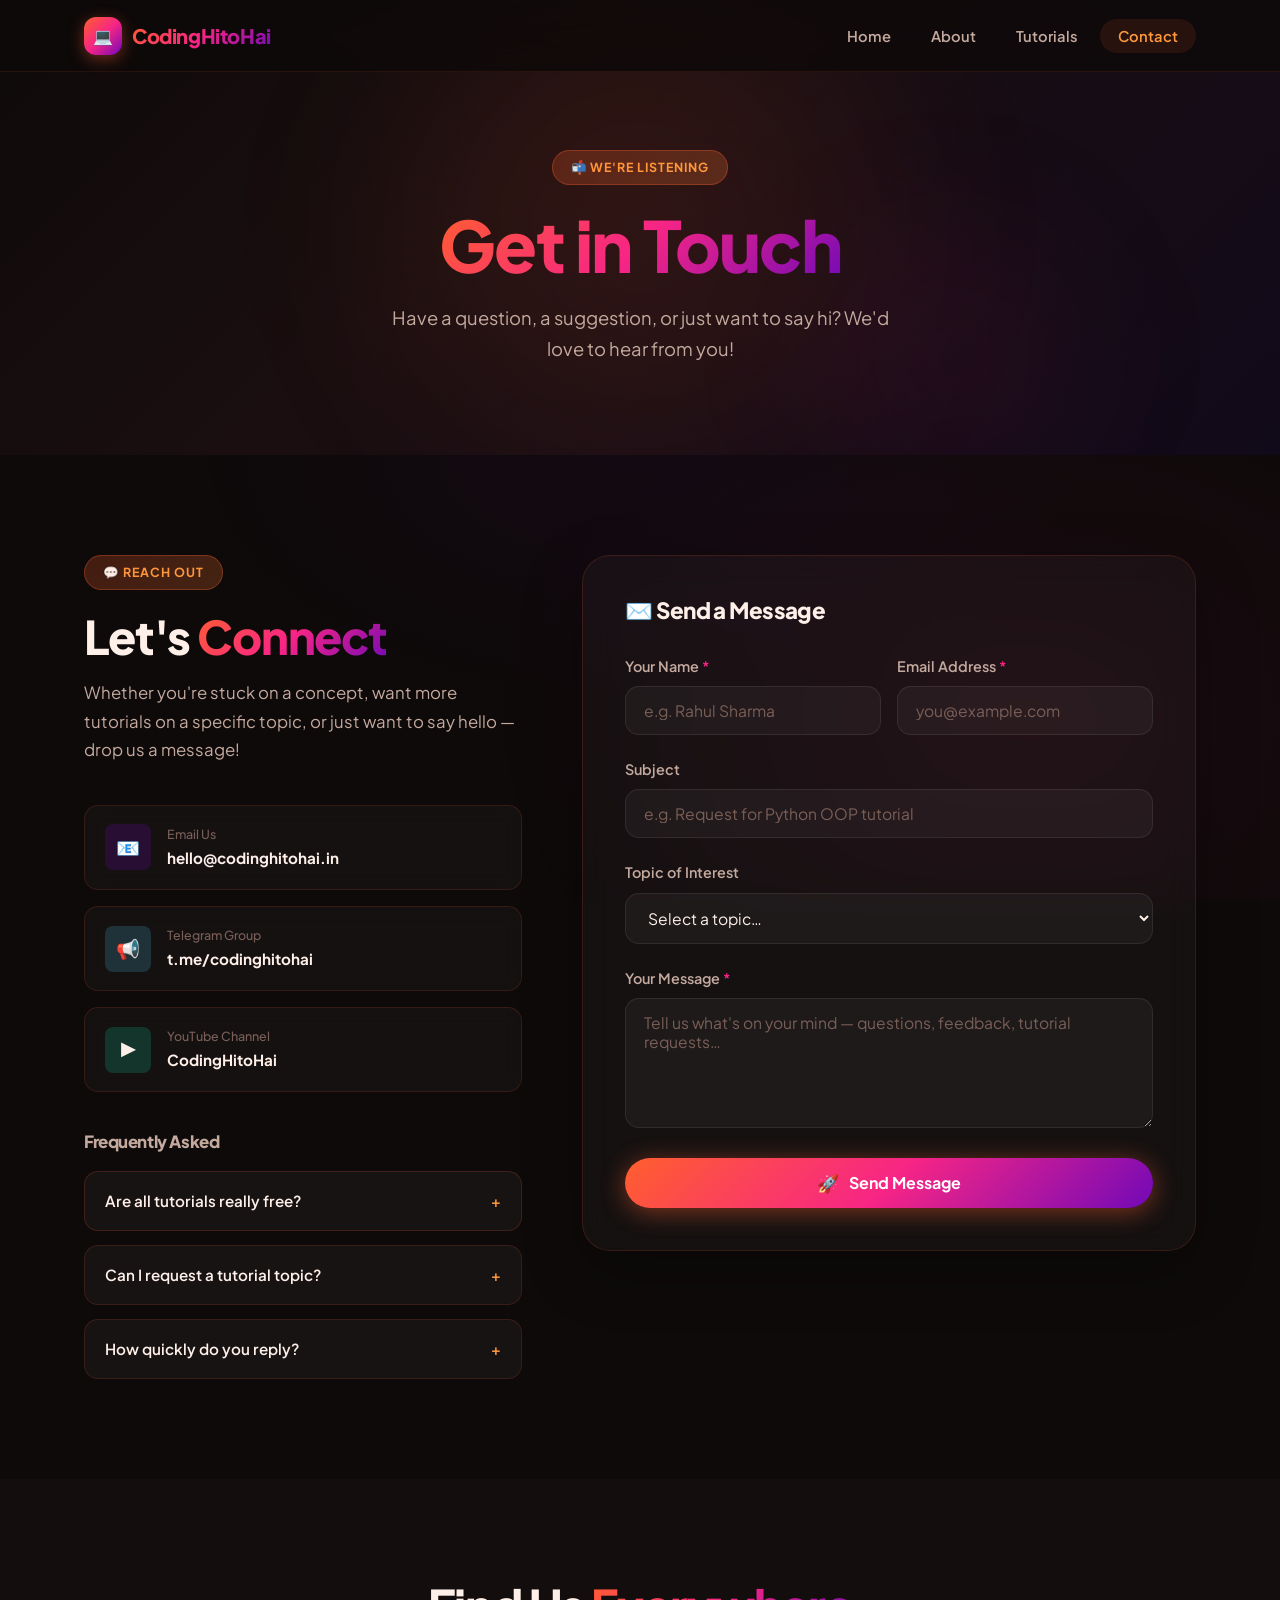
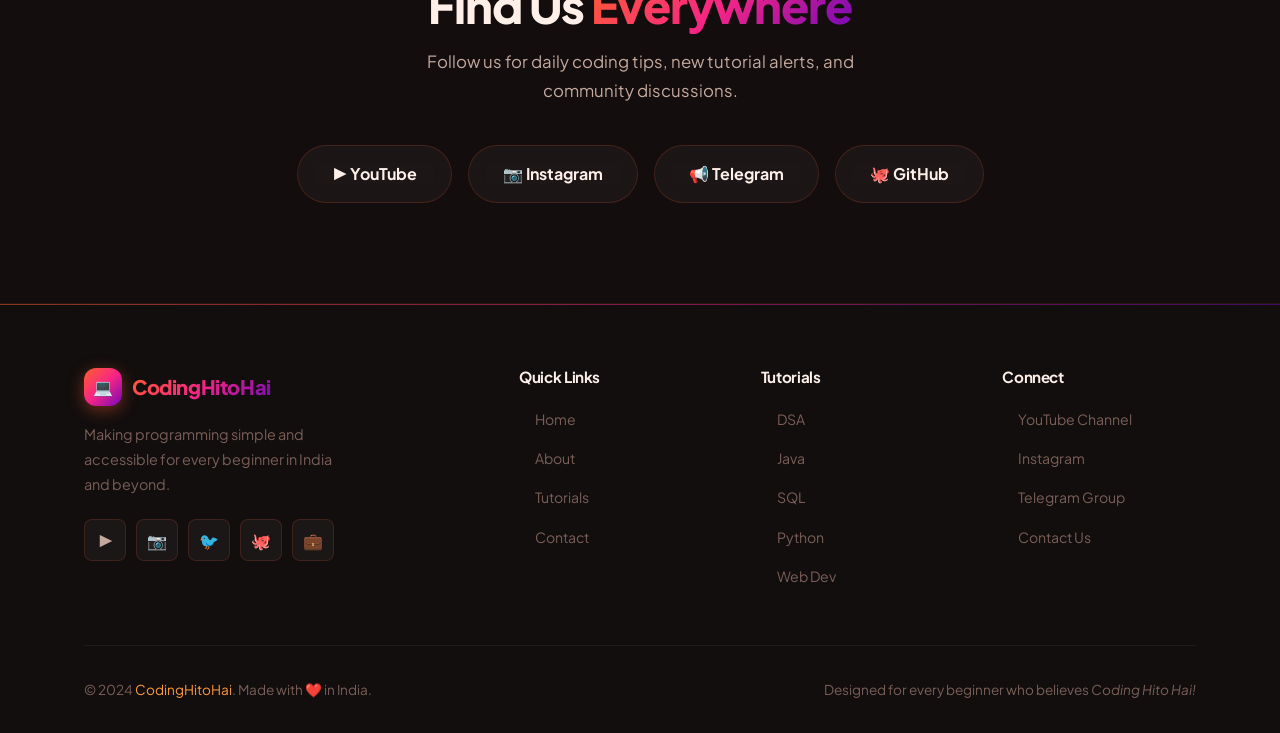
==== commit ff46dc6a: "✨ Complete website redesign - vibrant orange-rose theme, glassmorphism, new fonts" ====
--- a/contact.html
+++ b/contact.html
@@ -84,21 +84,21 @@
 
               <details style="background:var(--bg-card);border:1px solid var(--border-color);border-radius:var(--radius-md);padding:16px 20px;cursor:pointer;">
                 <summary style="font-weight:600;font-size:0.95rem;list-style:none;cursor:pointer;display:flex;justify-content:space-between;">
-                  Are all tutorials really free? <span style="color:var(--accent-secondary);">+</span>
+                  Are all tutorials really free? <span style="color:var(--accent-orange);">+</span>
                 </summary>
                 <p style="margin-top:12px;font-size:0.9rem;">Yes! 100% free, forever. No hidden costs, no premium tier.</p>
               </details>
 
-              <details style="background:var(--bg-card);border:1px solid var(--border-color);border-radius:var(--radius-md);padding:16px 20px;cursor:pointer;">
+              <details style="background:var(--bg-card);border:1px solid rgba(255,95,46,0.14);border-radius:var(--radius-md);padding:16px 20px;cursor:pointer;">
                 <summary style="font-weight:600;font-size:0.95rem;list-style:none;cursor:pointer;display:flex;justify-content:space-between;">
-                  Can I request a tutorial topic? <span style="color:var(--accent-secondary);">+</span>
+                  Can I request a tutorial topic? <span style="color:var(--accent-orange);">+</span>
                 </summary>
                 <p style="margin-top:12px;font-size:0.9rem;">Absolutely! Use the form to tell us what you'd like to learn next.</p>
               </details>
 
-              <details style="background:var(--bg-card);border:1px solid var(--border-color);border-radius:var(--radius-md);padding:16px 20px;cursor:pointer;">
+              <details style="background:var(--bg-card);border:1px solid rgba(255,95,46,0.14);border-radius:var(--radius-md);padding:16px 20px;cursor:pointer;">
                 <summary style="font-weight:600;font-size:0.95rem;list-style:none;cursor:pointer;display:flex;justify-content:space-between;">
-                  How quickly do you reply? <span style="color:var(--accent-secondary);">+</span>
+                  How quickly do you reply? <span style="color:var(--accent-orange);">+</span>
                 </summary>
                 <p style="margin-top:12px;font-size:0.9rem;">We typically reply within 24–48 hours. Join Telegram for faster replies!</p>
               </details>
@@ -116,7 +116,7 @@
             <form id="contactForm" novalidate aria-label="Contact Form">
               <div class="form-row">
                 <div class="form-group">
-                  <label for="contactName">Your Name <span style="color:var(--accent-pink)">*</span></label>
+                  <label for="contactName">Your Name <span style="color:var(--accent-rose)">*</span></label>
                   <input
                     type="text"
                     id="contactName"
@@ -128,7 +128,7 @@
                   />
                 </div>
                 <div class="form-group">
-                  <label for="contactEmail">Email Address <span style="color:var(--accent-pink)">*</span></label>
+                  <label for="contactEmail">Email Address <span style="color:var(--accent-rose)">*</span></label>
                   <input
                     type="email"
                     id="contactEmail"
@@ -167,7 +167,7 @@
               </div>
 
               <div class="form-group">
-                <label for="contactMessage">Your Message <span style="color:var(--accent-pink)">*</span></label>
+                <label for="contactMessage">Your Message <span style="color:var(--accent-rose)">*</span></label>
                 <textarea
                   id="contactMessage"
                   name="message"
--- a/css/style.css
+++ b/css/style.css
@@ -1,53 +1,71 @@
 /* =============================================
-   CodingHitoHai - Main Stylesheet
+   CodingHitoHai - Premium Stylesheet v2.0
+   New Theme: Vibrant Coral-Rose-Orange Sunset
    ============================================= */
 
 /* --- Google Fonts Import --- */
-@import url('https://fonts.googleapis.com/css2?family=Inter:wght@300;400;500;600;700;800&family=Fira+Code:wght@400;500;600&display=swap');
+@import url('https://fonts.googleapis.com/css2?family=Plus+Jakarta+Sans:wght@300;400;500;600;700;800&family=JetBrains+Mono:wght@400;500;600&display=swap');
 
 /* --- CSS Custom Properties (Design Tokens) --- */
 :root {
-  --bg-primary: #0d0f1a;
-  --bg-secondary: #12172b;
-  --bg-card: #1a2035;
-  --bg-card-hover: #1f2845;
-  --bg-navbar: rgba(13, 15, 26, 0.92);
-
-  --accent-primary: #7c3aed;
-  --accent-secondary: #a855f7;
-  --accent-glow: rgba(124, 58, 237, 0.35);
-  --accent-cyan: #06b6d4;
-  --accent-pink: #ec4899;
-  --accent-green: #10b981;
-
-  --text-primary: #e2e8f0;
-  --text-secondary: #94a3b8;
-  --text-muted: #475569;
-
-  --border-color: rgba(124, 58, 237, 0.2);
-  --border-hover: rgba(124, 58, 237, 0.6);
-
-  --gradient-hero: linear-gradient(135deg, #0d0f1a 0%, #1a1040 50%, #0d1a2e 100%);
-  --gradient-accent: linear-gradient(135deg, #7c3aed, #a855f7, #06b6d4);
-  --gradient-card: linear-gradient(145deg, #1a2035, #1f2845);
-
-  --shadow-card: 0 4px 24px rgba(0, 0, 0, 0.4);
-  --shadow-card-hover: 0 12px 40px rgba(124, 58, 237, 0.25);
-  --shadow-btn: 0 4px 20px rgba(124, 58, 237, 0.4);
-  --shadow-btn-hover: 0 8px 32px rgba(124, 58, 237, 0.65);
-
-  --radius-sm: 8px;
-  --radius-md: 14px;
-  --radius-lg: 20px;
-  --radius-xl: 28px;
+  /* Backgrounds - Deep Warm Dark */
+  --bg-primary:   #0e0a0a;
+  --bg-secondary: #130d0d;
+  --bg-card:      rgba(255, 255, 255, 0.04);
+  --bg-card-hover: rgba(255, 255, 255, 0.08);
+  --bg-navbar:    rgba(14, 10, 10, 0.85);
+
+  /* Accent - Vibrant Coral → Orange → Rose */
+  --accent-primary:    #ff5f2e;
+  --accent-secondary:  #ff8c42;
+  --accent-tertiary:   #f72585;
+  --accent-orange:     #ff9a3c;
+  --accent-rose:       #f72585;
+  --accent-violet:     #7209b7;
+  --accent-cyan:       #4cc9f0;
+  --accent-green:      #06d6a0;
+  --accent-yellow:     #ffd166;
+
+  --accent-glow:       rgba(255, 95, 46, 0.4);
+  --accent-glow-rose:  rgba(247, 37, 133, 0.35);
+
+  /* Text */
+  --text-primary:   #fef0e8;
+  --text-secondary: #c4a99e;
+  --text-muted:     #7a5f58;
+
+  /* Borders */
+  --border-color: rgba(255, 95, 46, 0.18);
+  --border-hover: rgba(255, 95, 46, 0.55);
+
+  /* Gradients */
+  --gradient-hero:   linear-gradient(135deg, #0e0a0a 0%, #1a0e10 40%, #110a1a 100%);
+  --gradient-accent: linear-gradient(135deg, #ff5f2e, #f72585, #7209b7);
+  --gradient-warm:   linear-gradient(135deg, #ff5f2e, #ff9a3c);
+  --gradient-rose:   linear-gradient(135deg, #f72585, #7209b7);
+  --gradient-card:   linear-gradient(145deg, rgba(255,95,46,0.06), rgba(247,37,133,0.03));
+
+  /* Shadows */
+  --shadow-card:       0 4px 32px rgba(0, 0, 0, 0.5);
+  --shadow-card-hover: 0 16px 48px rgba(255, 95, 46, 0.22);
+  --shadow-btn:        0 4px 24px rgba(255, 95, 46, 0.45);
+  --shadow-btn-hover:  0 10px 40px rgba(255, 95, 46, 0.7);
+
+  /* Radii */
+  --radius-sm:   8px;
+  --radius-md:   14px;
+  --radius-lg:   20px;
+  --radius-xl:   28px;
   --radius-full: 9999px;
 
-  --transition-fast: 0.2s ease;
+  /* Transitions */
+  --transition-fast:   0.18s ease;
   --transition-smooth: 0.35s cubic-bezier(0.4, 0, 0.2, 1);
   --transition-bounce: 0.4s cubic-bezier(0.34, 1.56, 0.64, 1);
 
-  --font-sans: 'Inter', sans-serif;
-  --font-mono: 'Fira Code', monospace;
+  /* Typography */
+  --font-sans: 'Plus Jakarta Sans', sans-serif;
+  --font-mono: 'JetBrains Mono', monospace;
 
   --nav-height: 72px;
 }
@@ -66,14 +84,27 @@
   overflow-x: hidden;
 }
 
+/* Animated mesh background */
+body::before {
+  content: '';
+  position: fixed;
+  inset: 0;
+  background:
+    radial-gradient(ellipse 80% 50% at 20% 10%, rgba(255,95,46,0.07) 0%, transparent 70%),
+    radial-gradient(ellipse 60% 60% at 80% 80%, rgba(247,37,133,0.06) 0%, transparent 70%),
+    radial-gradient(ellipse 50% 40% at 50% 50%, rgba(114,9,183,0.05) 0%, transparent 70%);
+  pointer-events: none;
+  z-index: 0;
+}
+
 img { max-width: 100%; display: block; }
-a { text-decoration: none; color: inherit; }
+a  { text-decoration: none; color: inherit; }
 
 /* =============================================
    UTILITY CLASSES
    ============================================= */
-.container { max-width: 1140px; margin: 0 auto; padding: 0 24px; }
-.section-pad { padding: 96px 0; }
+.container   { max-width: 1160px; margin: 0 auto; padding: 0 24px; position: relative; z-index: 1; }
+.section-pad { padding: 100px 0; }
 .text-center { text-align: center; }
 .text-gradient {
   background: var(--gradient-accent);
@@ -86,30 +117,42 @@
 /* =============================================
    TYPOGRAPHY
    ============================================= */
-h1, h2, h3, h4, h5 { font-weight: 700; line-height: 1.2; letter-spacing: -0.02em; }
-h1 { font-size: clamp(2.4rem, 6vw, 4.2rem); }
-h2 { font-size: clamp(1.8rem, 4vw, 2.8rem); }
-h3 { font-size: 1.35rem; }
-p { color: var(--text-secondary); font-size: 1.05rem; }
-
-.section-title { margin-bottom: 16px; }
-.section-subtitle { font-size: 1.1rem; color: var(--text-secondary); max-width: 600px; margin: 0 auto 56px; }
+h1, h2, h3, h4, h5 { font-weight: 800; line-height: 1.15; letter-spacing: -0.025em; }
+h1 { font-size: clamp(2.4rem, 6vw, 4.4rem); }
+h2 { font-size: clamp(1.8rem, 4vw, 2.9rem); }
+h3 { font-size: 1.3rem; }
+p  { color: var(--text-secondary); font-size: 1.05rem; }
+
+.section-title    { margin-bottom: 16px; }
+.section-subtitle { font-size: 1.1rem; color: var(--text-secondary); max-width: 560px; margin: 0 auto 60px; }
 
 /* =============================================
    BADGE / TAG
    ============================================= */
 .badge {
-  display: inline-block;
-  padding: 6px 16px;
+  display: inline-flex;
+  align-items: center;
+  gap: 6px;
+  padding: 6px 18px;
   border-radius: var(--radius-full);
   font-size: 0.78rem;
-  font-weight: 600;
+  font-weight: 700;
   letter-spacing: 0.08em;
   text-transform: uppercase;
-  background: rgba(124, 58, 237, 0.15);
-  border: 1px solid var(--border-color);
-  color: var(--accent-secondary);
+  background: rgba(255, 95, 46, 0.12);
+  border: 1px solid rgba(255, 95, 46, 0.3);
+  color: var(--accent-orange);
   margin-bottom: 20px;
+  position: relative;
+}
+.badge::before {
+  content: '';
+  position: absolute;
+  inset: -1px;
+  border-radius: inherit;
+  background: var(--gradient-warm);
+  opacity: 0.12;
+  pointer-events: none;
 }
 
 /* =============================================
@@ -118,12 +161,12 @@
 .btn {
   display: inline-flex;
   align-items: center;
-  gap: 8px;
-  padding: 14px 32px;
+  gap: 10px;
+  padding: 14px 34px;
   border-radius: var(--radius-full);
   font-family: var(--font-sans);
   font-size: 1rem;
-  font-weight: 600;
+  font-weight: 700;
   cursor: pointer;
   border: none;
   transition: all var(--transition-smooth);
@@ -134,7 +177,7 @@
   content: '';
   position: absolute;
   inset: 0;
-  background: rgba(255,255,255,0.08);
+  background: rgba(255,255,255,0.1);
   opacity: 0;
   transition: opacity var(--transition-fast);
 }
@@ -146,20 +189,21 @@
   box-shadow: var(--shadow-btn);
 }
 .btn-primary:hover {
-  transform: translateY(-3px) scale(1.02);
+  transform: translateY(-3px) scale(1.03);
   box-shadow: var(--shadow-btn-hover);
 }
 .btn-primary:active { transform: translateY(0) scale(0.98); }
 
 .btn-outline {
-  background: transparent;
+  background: rgba(255,255,255,0.04);
   color: var(--text-primary);
   border: 1.5px solid var(--border-color);
+  backdrop-filter: blur(10px);
 }
 .btn-outline:hover {
   border-color: var(--accent-primary);
   color: var(--accent-secondary);
-  box-shadow: 0 0 16px var(--accent-glow);
+  box-shadow: 0 0 20px var(--accent-glow);
   transform: translateY(-2px);
 }
 
@@ -173,19 +217,20 @@
   top: 0; left: 0; right: 0;
   height: var(--nav-height);
   background: var(--bg-navbar);
-  backdrop-filter: blur(18px);
-  -webkit-backdrop-filter: blur(18px);
-  border-bottom: 1px solid rgba(124, 58, 237, 0.12);
+  backdrop-filter: blur(20px) saturate(180%);
+  -webkit-backdrop-filter: blur(20px) saturate(180%);
+  border-bottom: 1px solid rgba(255, 95, 46, 0.1);
   z-index: 1000;
   transition: background var(--transition-smooth);
 }
 .navbar.scrolled {
-  background: rgba(13, 15, 26, 0.97);
-  border-bottom-color: rgba(124, 58, 237, 0.22);
+  background: rgba(14, 10, 10, 0.97);
+  border-bottom-color: rgba(255, 95, 46, 0.2);
+  box-shadow: 0 4px 30px rgba(0,0,0,0.4);
 }
 
 .nav-container {
-  max-width: 1140px;
+  max-width: 1160px;
   margin: 0 auto;
   padding: 0 24px;
   height: 100%;
@@ -198,20 +243,27 @@
   display: flex;
   align-items: center;
   gap: 10px;
-  font-size: 1.3rem;
+  font-size: 1.25rem;
   font-weight: 800;
+  letter-spacing: -0.02em;
 }
 .nav-logo .logo-icon {
-  width: 36px; height: 36px;
+  width: 38px; height: 38px;
   background: var(--gradient-accent);
-  border-radius: 10px;
+  border-radius: 12px;
   display: flex;
   align-items: center;
   justify-content: center;
   font-size: 1rem;
   flex-shrink: 0;
-}
-.nav-logo span { background: var(--gradient-accent); -webkit-background-clip: text; -webkit-text-fill-color: transparent; background-clip: text; }
+  box-shadow: 0 4px 16px rgba(255,95,46,0.4);
+}
+.nav-logo span {
+  background: var(--gradient-accent);
+  -webkit-background-clip: text;
+  -webkit-text-fill-color: transparent;
+  background-clip: text;
+}
 
 .nav-links {
   display: flex;
@@ -220,18 +272,18 @@
   list-style: none;
 }
 .nav-links a {
-  padding: 8px 16px;
+  padding: 8px 18px;
   border-radius: var(--radius-full);
-  font-size: 0.95rem;
-  font-weight: 500;
+  font-size: 0.92rem;
+  font-weight: 600;
   color: var(--text-secondary);
   transition: all var(--transition-fast);
 }
 .nav-links a:hover, .nav-links a.active {
   color: var(--text-primary);
-  background: rgba(124, 58, 237, 0.12);
-}
-.nav-links a.active { color: var(--accent-secondary); }
+  background: rgba(255, 95, 46, 0.1);
+}
+.nav-links a.active { color: var(--accent-orange); }
 
 /* Hamburger */
 .nav-toggle {
@@ -241,6 +293,8 @@
   cursor: pointer;
   padding: 8px;
   border-radius: 8px;
+  background: none;
+  border: none;
   transition: background var(--transition-fast);
 }
 .nav-toggle:hover { background: rgba(255,255,255,0.06); }
@@ -272,25 +326,39 @@
   content: '';
   position: absolute;
   border-radius: 50%;
-  filter: blur(80px);
-  animation: orb-float 8s ease-in-out infinite alternate;
   pointer-events: none;
+  animation: orb-float 10s ease-in-out infinite alternate;
 }
 .hero::before {
+  width: 600px; height: 600px;
+  background: radial-gradient(circle, rgba(255,95,46,0.18) 0%, transparent 70%);
+  top: -150px; right: -150px;
+  filter: blur(40px);
+}
+.hero::after {
   width: 500px; height: 500px;
-  background: rgba(124, 58, 237, 0.18);
-  top: -100px; right: -100px;
-}
-.hero::after {
-  width: 400px; height: 400px;
-  background: rgba(6, 182, 212, 0.12);
-  bottom: -80px; left: -80px;
-  animation-delay: -4s;
+  background: radial-gradient(circle, rgba(247,37,133,0.14) 0%, transparent 70%);
+  bottom: -100px; left: -100px;
+  filter: blur(40px);
+  animation-delay: -5s;
+}
+
+/* Extra orb via pseudo element on hero container */
+.hero-orb-3 {
+  position: absolute;
+  width: 350px; height: 350px;
+  border-radius: 50%;
+  background: radial-gradient(circle, rgba(114,9,183,0.12) 0%, transparent 70%);
+  filter: blur(40px);
+  top: 50%; left: 45%;
+  transform: translate(-50%, -50%);
+  pointer-events: none;
+  animation: orb-float 14s ease-in-out infinite alternate-reverse;
 }
 
 @keyframes orb-float {
   from { transform: translate(0, 0) scale(1); }
-  to   { transform: translate(30px, 20px) scale(1.08); }
+  to   { transform: translate(40px, 30px) scale(1.12); }
 }
 
 .hero-content {
@@ -300,18 +368,18 @@
 }
 
 .hero-tagline {
-  font-size: clamp(2.6rem, 6vw, 4.4rem);
+  font-size: clamp(2.8rem, 6.5vw, 4.8rem);
   font-weight: 800;
-  line-height: 1.15;
+  line-height: 1.12;
   margin-bottom: 24px;
 }
 
 .hero-desc {
   font-size: 1.2rem;
   color: var(--text-secondary);
-  margin-bottom: 40px;
-  max-width: 560px;
-  line-height: 1.8;
+  margin-bottom: 44px;
+  max-width: 540px;
+  line-height: 1.85;
 }
 
 .hero-cta { display: flex; gap: 16px; flex-wrap: wrap; }
@@ -326,73 +394,76 @@
 }
 
 .code-window {
-  background: #0f1525;
-  border: 1px solid var(--border-color);
+  background: rgba(255,255,255,0.04);
+  backdrop-filter: blur(20px);
+  border: 1px solid rgba(255,95,46,0.2);
   border-radius: var(--radius-lg);
   overflow: hidden;
-  box-shadow: var(--shadow-card-hover);
+  box-shadow: 0 20px 60px rgba(0,0,0,0.5), 0 0 0 1px rgba(255,255,255,0.05);
   animation: float-window 6s ease-in-out infinite;
 }
 @keyframes float-window {
-  0%, 100% { transform: translateY(0px); }
-  50%       { transform: translateY(-12px); }
+  0%, 100% { transform: translateY(0px) rotate(-1deg); }
+  50%       { transform: translateY(-14px) rotate(-1deg); }
 }
 .code-window-bar {
-  background: #1a2035;
+  background: rgba(255,255,255,0.05);
   padding: 12px 16px;
   display: flex;
   align-items: center;
   gap: 8px;
+  border-bottom: 1px solid rgba(255,255,255,0.07);
 }
 .dot { width: 12px; height: 12px; border-radius: 50%; }
-.dot-red   { background: #ff5f57; }
-.dot-yellow{ background: #ffbd2e; }
-.dot-green { background: #28c840; }
+.dot-red    { background: #ff5f57; }
+.dot-yellow { background: #ffbd2e; }
+.dot-green  { background: #28c840; }
 .code-window-title { font-size: 0.8rem; color: var(--text-muted); margin-left: 8px; font-family: var(--font-mono); }
-.code-body { padding: 20px; font-family: var(--font-mono); font-size: 0.85rem; line-height: 1.8; }
-.code-line { display: block; }
-.c-keyword  { color: #a855f7; }
-.c-funcname { color: #06b6d4; }
-.c-string   { color: #10b981; }
-.c-comment  { color: #475569; }
-.c-number   { color: #f59e0b; }
-.c-bracket  { color: #e2e8f0; }
+.code-body { padding: 20px; font-family: var(--font-mono); font-size: 0.85rem; line-height: 1.85; }
+.code-line  { display: block; }
+.c-keyword  { color: #f72585; }
+.c-funcname { color: #4cc9f0; }
+.c-string   { color: #06d6a0; }
+.c-comment  { color: var(--text-muted); font-style: italic; }
+.c-number   { color: var(--accent-yellow); }
+.c-bracket  { color: #fef0e8; }
 
 /* Stats row */
 .hero-stats {
   display: flex;
   gap: 40px;
-  margin-top: 56px;
+  margin-top: 60px;
   padding-top: 40px;
-  border-top: 1px solid var(--border-color);
+  border-top: 1px solid rgba(255,95,46,0.15);
   flex-wrap: wrap;
 }
 .stat-item { text-align: left; }
 .stat-value {
-  font-size: 2rem;
+  font-size: 2.2rem;
   font-weight: 800;
-  background: var(--gradient-accent);
+  background: var(--gradient-warm);
   -webkit-background-clip: text;
   -webkit-text-fill-color: transparent;
   background-clip: text;
   line-height: 1;
 }
-.stat-label { font-size: 0.9rem; color: var(--text-muted); margin-top: 4px; }
+.stat-label { font-size: 0.88rem; color: var(--text-muted); margin-top: 4px; font-weight: 500; }
 
 /* =============================================
    FEATURES SECTION
    ============================================= */
 .features-grid {
   display: grid;
-  grid-template-columns: repeat(auto-fit, minmax(260px, 1fr));
+  grid-template-columns: repeat(auto-fit, minmax(250px, 1fr));
   gap: 24px;
 }
 
 .feature-card {
-  background: var(--gradient-card);
-  border: 1px solid var(--border-color);
+  background: rgba(255,255,255,0.03);
+  backdrop-filter: blur(12px);
+  border: 1px solid rgba(255,95,46,0.12);
   border-radius: var(--radius-lg);
-  padding: 32px;
+  padding: 34px;
   transition: all var(--transition-smooth);
   position: relative;
   overflow: hidden;
@@ -407,25 +478,41 @@
   transform-origin: left;
   transition: transform var(--transition-smooth);
 }
-.feature-card:hover { transform: translateY(-6px); border-color: var(--border-hover); box-shadow: var(--shadow-card-hover); }
+.feature-card::after {
+  content: '';
+  position: absolute;
+  inset: 0;
+  background: var(--gradient-accent);
+  opacity: 0;
+  transition: opacity var(--transition-smooth);
+  pointer-events: none;
+}
+.feature-card:hover {
+  transform: translateY(-8px);
+  border-color: rgba(255,95,46,0.3);
+  box-shadow: var(--shadow-card-hover);
+}
 .feature-card:hover::before { transform: scaleX(1); }
+.feature-card:hover::after  { opacity: 0.04; }
 
 .feature-icon {
-  width: 52px; height: 52px;
+  width: 56px; height: 56px;
   border-radius: var(--radius-md);
   display: flex;
   align-items: center;
   justify-content: center;
-  font-size: 1.5rem;
-  margin-bottom: 20px;
-}
-.feature-icon.purple { background: rgba(124, 58, 237, 0.18); }
-.feature-icon.cyan   { background: rgba(6, 182, 212, 0.18); }
-.feature-icon.green  { background: rgba(16, 185, 129, 0.18); }
-.feature-icon.pink   { background: rgba(236, 72, 153, 0.18); }
-
-.feature-card h3 { font-size: 1.15rem; margin-bottom: 10px; }
-.feature-card p  { font-size: 0.95rem; }
+  font-size: 1.6rem;
+  margin-bottom: 22px;
+  position: relative;
+  z-index: 1;
+}
+.feature-icon.purple { background: rgba(114,9,183,0.2);  box-shadow: 0 4px 16px rgba(114,9,183,0.2); }
+.feature-icon.cyan   { background: rgba(76,201,240,0.15); box-shadow: 0 4px 16px rgba(76,201,240,0.15); }
+.feature-icon.green  { background: rgba(6,214,160,0.15);  box-shadow: 0 4px 16px rgba(6,214,160,0.15); }
+.feature-icon.pink   { background: rgba(247,37,133,0.18); box-shadow: 0 4px 16px rgba(247,37,133,0.18); }
+
+.feature-card h3 { font-size: 1.15rem; margin-bottom: 10px; position: relative; z-index: 1; }
+.feature-card p  { font-size: 0.95rem; position: relative; z-index: 1; }
 
 /* =============================================
    TUTORIAL CARDS
@@ -437,72 +524,90 @@
 }
 
 .tutorial-card {
-  background: var(--gradient-card);
-  border: 1px solid var(--border-color);
-  border-radius: var(--radius-lg);
+  background: rgba(255,255,255,0.03);
+  backdrop-filter: blur(12px);
+  border: 1px solid rgba(255,95,46,0.12);
+  border-radius: var(--radius-xl);
   overflow: hidden;
   transition: all var(--transition-smooth);
   display: flex;
   flex-direction: column;
   cursor: pointer;
+  position: relative;
+}
+.tutorial-card::before {
+  content: '';
+  position: absolute;
+  inset: 0;
+  border-radius: inherit;
+  padding: 1px;
+  background: var(--gradient-accent);
+  -webkit-mask: linear-gradient(#fff 0 0) content-box, linear-gradient(#fff 0 0);
+  mask: linear-gradient(#fff 0 0) content-box, linear-gradient(#fff 0 0);
+  -webkit-mask-composite: xor;
+  mask-composite: exclude;
+  opacity: 0;
+  transition: opacity var(--transition-smooth);
+  pointer-events: none;
 }
 .tutorial-card:hover {
-  transform: translateY(-8px);
-  border-color: var(--border-hover);
-  box-shadow: var(--shadow-card-hover);
-}
+  transform: translateY(-10px) scale(1.01);
+  box-shadow: 0 24px 60px rgba(255,95,46,0.2);
+}
+.tutorial-card:hover::before { opacity: 1; }
 
 .tutorial-card-header {
-  padding: 28px 28px 20px;
+  padding: 30px 28px 22px;
   position: relative;
   overflow: hidden;
 }
 .tutorial-card-header::after {
   content: '';
   position: absolute;
-  right: -20px; top: -20px;
-  width: 100px; height: 100px;
+  right: -24px; top: -24px;
+  width: 120px; height: 120px;
   border-radius: 50%;
-  opacity: 0.1;
+  opacity: 0.12;
   transition: all var(--transition-smooth);
 }
-.tutorial-card:hover .tutorial-card-header::after { transform: scale(1.4); opacity: 0.15; }
-
-.card-dsa    .tutorial-card-header { background: linear-gradient(135deg, rgba(124,58,237,0.12), rgba(168,85,247,0.05)); }
-.card-dsa    .tutorial-card-header::after { background: #7c3aed; }
-.card-java   .tutorial-card-header { background: linear-gradient(135deg, rgba(6,182,212,0.12), rgba(6,182,212,0.05)); }
-.card-java   .tutorial-card-header::after { background: #06b6d4; }
-.card-sql    .tutorial-card-header { background: linear-gradient(135deg, rgba(16,185,129,0.12), rgba(16,185,129,0.05)); }
-.card-sql    .tutorial-card-header::after { background: #10b981; }
-.card-python .tutorial-card-header { background: linear-gradient(135deg, rgba(245,158,11,0.12), rgba(245,158,11,0.05)); }
-.card-python .tutorial-card-header::after { background: #f59e0b; }
-.card-web    .tutorial-card-header { background: linear-gradient(135deg, rgba(236,72,153,0.12), rgba(236,72,153,0.05)); }
-.card-web    .tutorial-card-header::after { background: #ec4899; }
-.card-cpp    .tutorial-card-header { background: linear-gradient(135deg, rgba(239,68,68,0.12), rgba(239,68,68,0.05)); }
-.card-cpp    .tutorial-card-header::after { background: #ef4444; }
+.tutorial-card:hover .tutorial-card-header::after { transform: scale(1.5); opacity: 0.2; }
+
+/* Card color variants - updated for new theme */
+.card-dsa    .tutorial-card-header { background: linear-gradient(135deg, rgba(255,95,46,0.14), rgba(255,154,60,0.05)); }
+.card-dsa    .tutorial-card-header::after { background: #ff5f2e; }
+.card-java   .tutorial-card-header { background: linear-gradient(135deg, rgba(76,201,240,0.14), rgba(76,201,240,0.05)); }
+.card-java   .tutorial-card-header::after { background: #4cc9f0; }
+.card-sql    .tutorial-card-header { background: linear-gradient(135deg, rgba(6,214,160,0.14), rgba(6,214,160,0.05)); }
+.card-sql    .tutorial-card-header::after { background: #06d6a0; }
+.card-python .tutorial-card-header { background: linear-gradient(135deg, rgba(255,209,102,0.14), rgba(255,209,102,0.05)); }
+.card-python .tutorial-card-header::after { background: #ffd166; }
+.card-web    .tutorial-card-header { background: linear-gradient(135deg, rgba(247,37,133,0.14), rgba(247,37,133,0.05)); }
+.card-web    .tutorial-card-header::after { background: #f72585; }
+.card-cpp    .tutorial-card-header { background: linear-gradient(135deg, rgba(114,9,183,0.14), rgba(114,9,183,0.05)); }
+.card-cpp    .tutorial-card-header::after { background: #7209b7; }
 
 .card-lang-badge {
   display: inline-flex;
   align-items: center;
   gap: 6px;
-  padding: 5px 12px;
+  padding: 5px 13px;
   border-radius: var(--radius-full);
   font-size: 0.75rem;
-  font-weight: 600;
+  font-weight: 700;
   text-transform: uppercase;
   letter-spacing: 0.06em;
   margin-bottom: 12px;
 }
-.badge-purple { background: rgba(124,58,237,0.2); color: #a855f7; border: 1px solid rgba(124,58,237,0.3); }
-.badge-cyan   { background: rgba(6,182,212,0.2);  color: #06b6d4; border: 1px solid rgba(6,182,212,0.3); }
-.badge-green  { background: rgba(16,185,129,0.2); color: #10b981; border: 1px solid rgba(16,185,129,0.3); }
-.badge-yellow { background: rgba(245,158,11,0.2); color: #f59e0b; border: 1px solid rgba(245,158,11,0.3); }
-.badge-pink   { background: rgba(236,72,153,0.2); color: #ec4899; border: 1px solid rgba(236,72,153,0.3); }
-.badge-red    { background: rgba(239,68,68,0.2);  color: #ef4444; border: 1px solid rgba(239,68,68,0.3); }
+.badge-purple { background: rgba(114,9,183,0.22);   color: #c77dff; border: 1px solid rgba(114,9,183,0.35); }
+.badge-cyan   { background: rgba(76,201,240,0.18);  color: #4cc9f0; border: 1px solid rgba(76,201,240,0.3); }
+.badge-green  { background: rgba(6,214,160,0.18);   color: #06d6a0; border: 1px solid rgba(6,214,160,0.3); }
+.badge-yellow { background: rgba(255,209,102,0.18); color: #ffd166; border: 1px solid rgba(255,209,102,0.3); }
+.badge-pink   { background: rgba(247,37,133,0.18);  color: #f72585; border: 1px solid rgba(247,37,133,0.3); }
+.badge-red    { background: rgba(255,95,46,0.18);   color: #ff5f2e; border: 1px solid rgba(255,95,46,0.3); }
 
 .card-lang-icon { font-size: 1rem; }
 
-.tutorial-card-header h3 { font-size: 1.3rem; margin-bottom: 4px; }
+.tutorial-card-header h3 { font-size: 1.28rem; margin-bottom: 4px; }
 .tutorial-card-header .card-level {
   font-size: 0.82rem;
   color: var(--text-muted);
@@ -528,36 +633,87 @@
 .card-meta-item { display: flex; align-items: center; gap: 5px; }
 
 .card-progress { margin-bottom: 20px; }
-.progress-label { display: flex; justify-content: space-between; font-size: 0.82rem; color: var(--text-muted); margin-bottom: 6px; }
-.progress-bar { height: 4px; background: rgba(255,255,255,0.06); border-radius: 2px; overflow: hidden; }
-.progress-fill { height: 100%; border-radius: 2px; transition: width 1s ease; }
-.fill-purple { background: linear-gradient(90deg, #7c3aed, #a855f7); }
-.fill-cyan   { background: linear-gradient(90deg, #06b6d4, #0ea5e9); }
-.fill-green  { background: linear-gradient(90deg, #10b981, #34d399); }
-.fill-yellow { background: linear-gradient(90deg, #f59e0b, #fbbf24); }
-.fill-pink   { background: linear-gradient(90deg, #ec4899, #f472b6); }
-.fill-red    { background: linear-gradient(90deg, #ef4444, #f87171); }
+.progress-label {
+  display: flex;
+  justify-content: space-between;
+  font-size: 0.82rem;
+  color: var(--text-muted);
+  margin-bottom: 7px;
+}
+.progress-bar {
+  height: 5px;
+  background: rgba(255,255,255,0.06);
+  border-radius: 3px;
+  overflow: hidden;
+}
+.progress-fill { height: 100%; border-radius: 3px; transition: width 1.2s cubic-bezier(0.4,0,0.2,1); }
+.fill-purple { background: linear-gradient(90deg, #7209b7, #c77dff); }
+.fill-cyan   { background: linear-gradient(90deg, #4cc9f0, #48cae4); }
+.fill-green  { background: linear-gradient(90deg, #06d6a0, #80ed99); }
+.fill-yellow { background: linear-gradient(90deg, #ffd166, #ffb347); }
+.fill-pink   { background: linear-gradient(90deg, #f72585, #ff6b6b); }
+.fill-red    { background: linear-gradient(90deg, #ff5f2e, #ff8c42); }
 
 .btn-card {
   display: inline-flex;
   align-items: center;
-  gap: 6px;
-  padding: 10px 20px;
+  gap: 8px;
+  padding: 11px 22px;
   border-radius: var(--radius-full);
   font-size: 0.9rem;
-  font-weight: 600;
-  border: 1.5px solid var(--border-color);
-  color: var(--text-secondary);
+  font-weight: 700;
+  border: 1.5px solid rgba(255,95,46,0.25);
+  color: var(--accent-orange);
   transition: all var(--transition-smooth);
   cursor: pointer;
-  background: transparent;
+  background: rgba(255,95,46,0.06);
+  font-family: var(--font-sans);
 }
 .btn-card:hover {
   border-color: var(--accent-primary);
-  color: var(--accent-secondary);
-  box-shadow: 0 0 14px var(--accent-glow);
-  transform: translateX(4px);
-}
+  background: rgba(255,95,46,0.14);
+  box-shadow: 0 0 20px var(--accent-glow);
+  transform: translateX(5px);
+}
+
+/* =============================================
+   FILTER BAR
+   ============================================= */
+.filter-bar {
+  display: flex;
+  flex-wrap: wrap;
+  gap: 10px;
+  margin-bottom: 52px;
+  justify-content: center;
+}
+.filter-btn {
+  padding: 9px 24px;
+  border-radius: var(--radius-full);
+  font-size: 0.88rem;
+  font-weight: 600;
+  border: 1.5px solid rgba(255,95,46,0.18);
+  background: rgba(255,255,255,0.03);
+  color: var(--text-secondary);
+  cursor: pointer;
+  transition: all var(--transition-smooth);
+  font-family: var(--font-sans);
+  backdrop-filter: blur(8px);
+}
+.filter-btn:hover, .filter-btn.active {
+  background: rgba(255,95,46,0.15);
+  border-color: var(--accent-primary);
+  color: var(--accent-orange);
+  box-shadow: 0 0 16px rgba(255,95,46,0.2);
+}
+.filter-btn.active {
+  background: var(--gradient-warm);
+  border-color: transparent;
+  color: #fff;
+  box-shadow: 0 4px 20px rgba(255,95,46,0.4);
+}
+
+.tutorial-card { opacity: 1; transition: opacity 0.3s ease, transform 0.3s ease; }
+.tutorial-card.hidden { opacity: 0; pointer-events: none; transform: scale(0.95); display: none; }
 
 /* =============================================
    ABOUT SECTION
@@ -565,27 +721,26 @@
 .about-grid {
   display: grid;
   grid-template-columns: 1fr 1fr;
-  gap: 64px;
-  align-items: center;
-}
-
-.about-image-wrap {
-  position: relative;
-}
+  gap: 72px;
+  align-items: center;
+}
+
+.about-image-wrap { position: relative; }
 .about-avatar {
   width: 100%;
   max-width: 380px;
   border-radius: var(--radius-xl);
-  border: 2px solid var(--border-color);
-  box-shadow: var(--shadow-card);
+  border: 1px solid rgba(255,95,46,0.2);
+  box-shadow: 0 20px 60px rgba(0,0,0,0.4);
   display: flex;
   flex-direction: column;
   overflow: hidden;
-  background: var(--gradient-card);
+  background: rgba(255,255,255,0.03);
+  backdrop-filter: blur(16px);
 }
 .about-avatar-top {
-  height: 180px;
-  background: linear-gradient(135deg, #1a0d3f 0%, #0d1a2e 100%);
+  height: 190px;
+  background: linear-gradient(135deg, rgba(255,95,46,0.2) 0%, rgba(247,37,133,0.15) 50%, rgba(114,9,183,0.1) 100%);
   display: flex;
   align-items: center;
   justify-content: center;
@@ -596,41 +751,42 @@
 .about-avatar-top::before {
   content: '';
   position: absolute;
-  width: 160px; height: 160px;
+  width: 180px; height: 180px;
   border-radius: 50%;
-  background: rgba(124,58,237,0.15);
-  filter: blur(30px);
-}
-.about-avatar-body { padding: 24px; }
+  background: rgba(255,95,46,0.2);
+  filter: blur(40px);
+}
+.about-avatar-body { padding: 26px; }
 .about-avatar-body h3 { font-size: 1.25rem; margin-bottom: 4px; }
-.about-avatar-body .role { font-size: 0.9rem; color: var(--accent-secondary); font-weight: 500; }
-.about-avatar-body .bio { font-size: 0.88rem; color: var(--text-muted); margin-top: 10px; }
+.about-avatar-body .role { font-size: 0.9rem; color: var(--accent-orange); font-weight: 600; }
+.about-avatar-body .bio  { font-size: 0.88rem; color: var(--text-muted); margin-top: 10px; }
 
 .floating-badge {
   position: absolute;
-  background: var(--bg-card);
-  border: 1px solid var(--border-color);
+  background: rgba(14,10,10,0.85);
+  backdrop-filter: blur(16px);
+  border: 1px solid rgba(255,95,46,0.25);
   border-radius: var(--radius-md);
   padding: 10px 14px;
   display: flex;
   align-items: center;
   gap: 8px;
   font-size: 0.82rem;
-  font-weight: 500;
-  box-shadow: var(--shadow-card);
+  font-weight: 600;
+  box-shadow: 0 8px 32px rgba(0,0,0,0.4);
   animation: float-badge 4s ease-in-out infinite;
 }
 .floating-badge.badge-1 { top: -20px; right: -20px; animation-delay: 0s; }
 .floating-badge.badge-2 { bottom: -20px; left: -20px; animation-delay: -2s; }
 @keyframes float-badge {
   0%, 100% { transform: translateY(0); }
-  50%       { transform: translateY(-8px); }
+  50%       { transform: translateY(-10px); }
 }
 .floating-badge .badge-icon { font-size: 1.2rem; }
 
 .about-content .badge { margin-bottom: 16px; }
-.about-content h2 { margin-bottom: 20px; }
-.about-content p { margin-bottom: 20px; font-size: 1rem; }
+.about-content h2     { margin-bottom: 20px; }
+.about-content p      { margin-bottom: 20px; font-size: 1rem; }
 
 .about-tags {
   display: flex;
@@ -639,16 +795,20 @@
   margin: 24px 0;
 }
 .about-tag {
-  padding: 6px 14px;
+  padding: 7px 16px;
   border-radius: var(--radius-full);
   font-size: 0.85rem;
-  font-weight: 500;
-  background: rgba(124,58,237,0.1);
-  border: 1px solid var(--border-color);
+  font-weight: 600;
+  background: rgba(255,95,46,0.08);
+  border: 1px solid rgba(255,95,46,0.18);
   color: var(--text-secondary);
   transition: all var(--transition-fast);
 }
-.about-tag:hover { background: rgba(124,58,237,0.2); color: var(--accent-secondary); border-color: var(--border-hover); }
+.about-tag:hover {
+  background: rgba(255,95,46,0.18);
+  color: var(--accent-orange);
+  border-color: var(--accent-primary);
+}
 
 /* =============================================
    CONTACT SECTION
@@ -656,11 +816,11 @@
 .contact-wrapper {
   display: grid;
   grid-template-columns: 1fr 1.4fr;
-  gap: 56px;
+  gap: 60px;
   align-items: start;
 }
 
-.contact-info h2 { margin-bottom: 16px; }
+.contact-info h2   { margin-bottom: 16px; }
 .contact-info .lead { font-size: 1.05rem; color: var(--text-secondary); margin-bottom: 40px; }
 
 .contact-links { display: flex; flex-direction: column; gap: 16px; }
@@ -670,13 +830,19 @@
   gap: 16px;
   padding: 18px 20px;
   border-radius: var(--radius-md);
-  background: var(--bg-card);
-  border: 1px solid var(--border-color);
+  background: rgba(255,255,255,0.03);
+  backdrop-filter: blur(10px);
+  border: 1px solid rgba(255,95,46,0.14);
   transition: all var(--transition-smooth);
 }
-.contact-link:hover { border-color: var(--border-hover); transform: translateX(6px); box-shadow: var(--shadow-card-hover); }
+.contact-link:hover {
+  border-color: rgba(255,95,46,0.4);
+  transform: translateX(8px);
+  box-shadow: 0 8px 32px rgba(255,95,46,0.15);
+  background: rgba(255,95,46,0.06);
+}
 .contact-link-icon {
-  width: 44px; height: 44px;
+  width: 46px; height: 46px;
   border-radius: var(--radius-sm);
   display: flex;
   align-items: center;
@@ -684,26 +850,28 @@
   font-size: 1.2rem;
   flex-shrink: 0;
 }
-.ci-purple { background: rgba(124,58,237,0.15); }
-.ci-cyan   { background: rgba(6,182,212,0.15); }
-.ci-green  { background: rgba(16,185,129,0.15); }
+.ci-purple { background: rgba(114,9,183,0.2);  }
+.ci-cyan   { background: rgba(76,201,240,0.18); }
+.ci-green  { background: rgba(6,214,160,0.18);  }
 .contact-link-text .link-label { font-size: 0.78rem; color: var(--text-muted); font-weight: 500; }
-.contact-link-text .link-value { font-size: 0.95rem; font-weight: 600; }
+.contact-link-text .link-value { font-size: 0.95rem; font-weight: 700; }
 
 /* Form */
 .contact-form-card {
-  background: var(--gradient-card);
-  border: 1px solid var(--border-color);
+  background: rgba(255,255,255,0.03);
+  backdrop-filter: blur(16px);
+  border: 1px solid rgba(255,95,46,0.15);
   border-radius: var(--radius-xl);
-  padding: 40px;
-}
-.form-title { font-size: 1.4rem; margin-bottom: 28px; }
+  padding: 42px;
+  box-shadow: 0 20px 60px rgba(0,0,0,0.3);
+}
+.form-title { font-size: 1.4rem; margin-bottom: 30px; }
 
 .form-group { margin-bottom: 22px; }
 .form-group label {
   display: block;
   font-size: 0.9rem;
-  font-weight: 500;
+  font-weight: 600;
   color: var(--text-secondary);
   margin-bottom: 8px;
 }
@@ -721,8 +889,8 @@
 }
 .form-control:focus {
   border-color: var(--accent-primary);
-  background: rgba(124,58,237,0.05);
-  box-shadow: 0 0 0 3px var(--accent-glow);
+  background: rgba(255,95,46,0.04);
+  box-shadow: 0 0 0 3px rgba(255,95,46,0.15);
 }
 .form-control::placeholder { color: var(--text-muted); }
 
@@ -737,15 +905,24 @@
 }
 .success-icon { font-size: 3rem; margin-bottom: 12px; }
 .form-success h3 { margin-bottom: 8px; }
-.form-success p { font-size: 0.95rem; }
+.form-success p  { font-size: 0.95rem; }
 
 /* =============================================
    FOOTER
    ============================================= */
 .footer {
-  background: var(--bg-secondary);
-  border-top: 1px solid var(--border-color);
+  background: rgba(255,255,255,0.02);
+  border-top: 1px solid rgba(255,95,46,0.1);
   padding: 64px 0 32px;
+  position: relative;
+}
+.footer::before {
+  content: '';
+  position: absolute;
+  top: 0; left: 0; right: 0;
+  height: 1px;
+  background: var(--gradient-accent);
+  opacity: 0.5;
 }
 
 .footer-grid {
@@ -756,14 +933,14 @@
 }
 
 .footer-brand .nav-logo { margin-bottom: 16px; }
-.footer-brand p { font-size: 0.9rem; color: var(--text-muted); max-width: 260px; line-height: 1.7; }
-
-.social-links { display: flex; gap: 10px; margin-top: 20px; }
+.footer-brand p { font-size: 0.9rem; color: var(--text-muted); max-width: 260px; line-height: 1.75; }
+
+.social-links { display: flex; gap: 10px; margin-top: 22px; }
 .social-btn {
-  width: 40px; height: 40px;
+  width: 42px; height: 42px;
   border-radius: var(--radius-sm);
-  background: rgba(255,255,255,0.05);
-  border: 1px solid var(--border-color);
+  background: rgba(255,255,255,0.04);
+  border: 1px solid rgba(255,95,46,0.15);
   display: flex;
   align-items: center;
   justify-content: center;
@@ -773,14 +950,15 @@
   cursor: pointer;
 }
 .social-btn:hover {
-  background: rgba(124,58,237,0.15);
-  border-color: var(--border-hover);
-  color: var(--accent-secondary);
-  transform: translateY(-3px);
-}
-
-.footer-col h4 { font-size: 0.95rem; font-weight: 600; margin-bottom: 20px; color: var(--text-primary); }
-.footer-links { list-style: none; display: flex; flex-direction: column; gap: 12px; }
+  background: rgba(255,95,46,0.15);
+  border-color: var(--accent-primary);
+  color: var(--accent-orange);
+  transform: translateY(-4px);
+  box-shadow: 0 8px 20px rgba(255,95,46,0.25);
+}
+
+.footer-col h4 { font-size: 0.95rem; font-weight: 700; margin-bottom: 20px; color: var(--text-primary); }
+.footer-links  { list-style: none; display: flex; flex-direction: column; gap: 12px; }
 .footer-links a {
   font-size: 0.88rem;
   color: var(--text-muted);
@@ -789,7 +967,7 @@
   align-items: center;
   gap: 6px;
 }
-.footer-links a:hover { color: var(--accent-secondary); transform: translateX(4px); }
+.footer-links a:hover { color: var(--accent-orange); transform: translateX(5px); }
 .footer-links a::before { content: '→'; opacity: 0; transition: opacity var(--transition-fast); }
 .footer-links a:hover::before { opacity: 1; }
 
@@ -803,7 +981,7 @@
   gap: 16px;
 }
 .footer-bottom p { font-size: 0.85rem; color: var(--text-muted); }
-.footer-bottom p a { color: var(--accent-secondary); }
+.footer-bottom p a { color: var(--accent-orange); }
 .footer-bottom p a:hover { text-decoration: underline; }
 
 /* =============================================
@@ -811,20 +989,20 @@
    ============================================= */
 .reveal {
   opacity: 0;
-  transform: translateY(32px);
-  transition: opacity 0.7s ease, transform 0.7s ease;
+  transform: translateY(36px);
+  transition: opacity 0.75s ease, transform 0.75s ease;
 }
 .reveal.visible { opacity: 1; transform: translateY(0); }
 .reveal-delay-1 { transition-delay: 0.1s; }
-.reveal-delay-2 { transition-delay: 0.2s; }
-.reveal-delay-3 { transition-delay: 0.3s; }
-.reveal-delay-4 { transition-delay: 0.4s; }
+.reveal-delay-2 { transition-delay: 0.22s; }
+.reveal-delay-3 { transition-delay: 0.34s; }
+.reveal-delay-4 { transition-delay: 0.46s; }
 
 /* =============================================
    PAGE HERO (inner pages)
    ============================================= */
 .page-hero {
-  padding: 140px 0 80px;
+  padding: 150px 0 90px;
   background: var(--gradient-hero);
   position: relative;
   overflow: hidden;
@@ -833,17 +1011,27 @@
 .page-hero::before {
   content: '';
   position: absolute;
-  width: 600px; height: 600px;
+  width: 700px; height: 700px;
   border-radius: 50%;
-  background: rgba(124,58,237,0.1);
-  filter: blur(80px);
+  background: radial-gradient(circle, rgba(255,95,46,0.12) 0%, transparent 70%);
+  filter: blur(60px);
   top: 50%; left: 50%;
   transform: translate(-50%, -50%);
   pointer-events: none;
 }
+.page-hero::after {
+  content: '';
+  position: absolute;
+  width: 400px; height: 400px;
+  border-radius: 50%;
+  background: radial-gradient(circle, rgba(247,37,133,0.08) 0%, transparent 70%);
+  filter: blur(60px);
+  bottom: -100px; right: 10%;
+  pointer-events: none;
+}
 .page-hero-content { position: relative; z-index: 2; }
 .page-hero h1 { margin-bottom: 16px; }
-.page-hero p { font-size: 1.15rem; color: var(--text-secondary); max-width: 520px; margin: 0 auto; }
+.page-hero p  { font-size: 1.15rem; color: var(--text-secondary); max-width: 520px; margin: 0 auto; }
 
 /* =============================================
    TOAST NOTIFICATION
@@ -852,29 +1040,40 @@
   position: fixed;
   bottom: 32px;
   right: 32px;
-  background: var(--bg-card);
-  border: 1px solid var(--accent-primary);
+  background: rgba(14,10,10,0.95);
+  backdrop-filter: blur(20px);
+  border: 1px solid rgba(255,95,46,0.4);
   border-radius: var(--radius-md);
   padding: 16px 22px;
   display: flex;
   align-items: center;
   gap: 12px;
   font-size: 0.95rem;
-  font-weight: 500;
-  box-shadow: var(--shadow-card-hover);
+  font-weight: 600;
+  box-shadow: 0 8px 40px rgba(255,95,46,0.25);
   transform: translateX(120%);
   transition: transform var(--transition-bounce);
   z-index: 9999;
   max-width: 320px;
 }
-.toast.show { transform: translateX(0); }
-.toast-icon { font-size: 1.3rem; flex-shrink: 0; }
+.toast.show    { transform: translateX(0); }
+.toast-icon    { font-size: 1.3rem; flex-shrink: 0; }
+
+/* =============================================
+   GLOW DIVIDERS
+   ============================================= */
+.glow-divider {
+  height: 1px;
+  background: var(--gradient-accent);
+  opacity: 0.2;
+  margin: 0;
+}
 
 /* =============================================
    RESPONSIVE
    ============================================= */
 @media (min-width: 1024px) {
-  .hero-visual { display: block; }
+  .hero-visual  { display: block; }
   .hero-content { max-width: 580px; }
 }
 
@@ -882,8 +1081,9 @@
   .nav-links {
     position: fixed;
     top: var(--nav-height); left: 0; right: 0;
-    background: var(--bg-primary);
-    border-top: 1px solid var(--border-color);
+    background: rgba(14,10,10,0.97);
+    backdrop-filter: blur(24px);
+    border-top: 1px solid rgba(255,95,46,0.12);
     flex-direction: column;
     padding: 24px;
     gap: 8px;
@@ -893,11 +1093,11 @@
     z-index: 999;
   }
   .nav-links.open { transform: translateY(0); opacity: 1; }
-  .nav-links a { padding: 12px 16px; width: 100%; border-radius: var(--radius-md); }
-  .nav-toggle { display: flex; }
-
-  .about-grid { grid-template-columns: 1fr; }
-  .about-image-wrap { max-width: 380px; margin: 0 auto; }
+  .nav-links a    { padding: 12px 16px; width: 100%; border-radius: var(--radius-md); }
+  .nav-toggle     { display: flex; }
+
+  .about-grid      { grid-template-columns: 1fr; }
+  .about-image-wrap{ max-width: 380px; margin: 0 auto; }
 
   .contact-wrapper { grid-template-columns: 1fr; }
 
@@ -910,9 +1110,10 @@
 
 @media (max-width: 480px) {
   .section-pad { padding: 64px 0; }
-  .footer-grid { grid-template-columns: 1fr; }
-  .footer-bottom { flex-direction: column; text-align: center; }
+  .footer-grid  { grid-template-columns: 1fr; }
+  .footer-bottom{ flex-direction: column; text-align: center; }
   .contact-form-card { padding: 24px; }
-  .hero-cta { flex-direction: column; }
-  .btn { justify-content: center; }
-}
+  .hero-cta     { flex-direction: column; }
+  .btn          { justify-content: center; }
+  .hero-stats   { gap: 20px; }
+}
